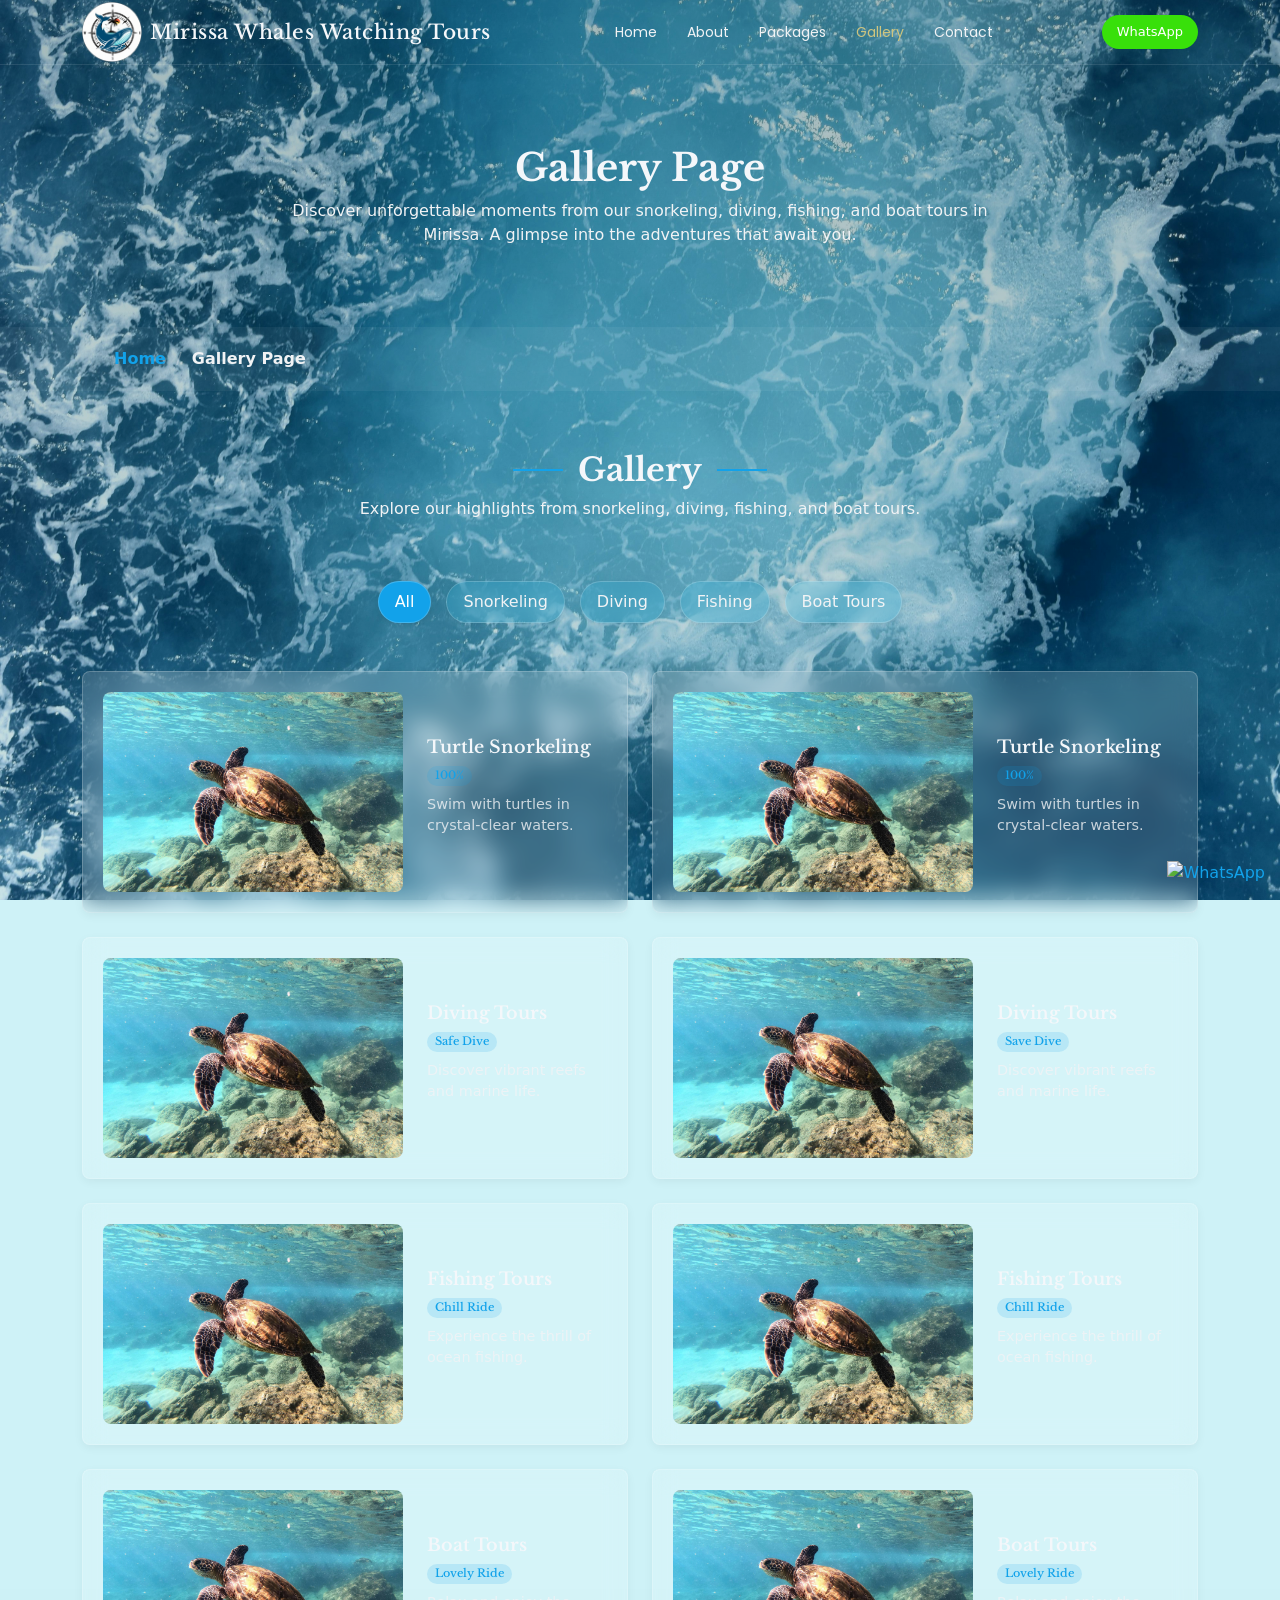
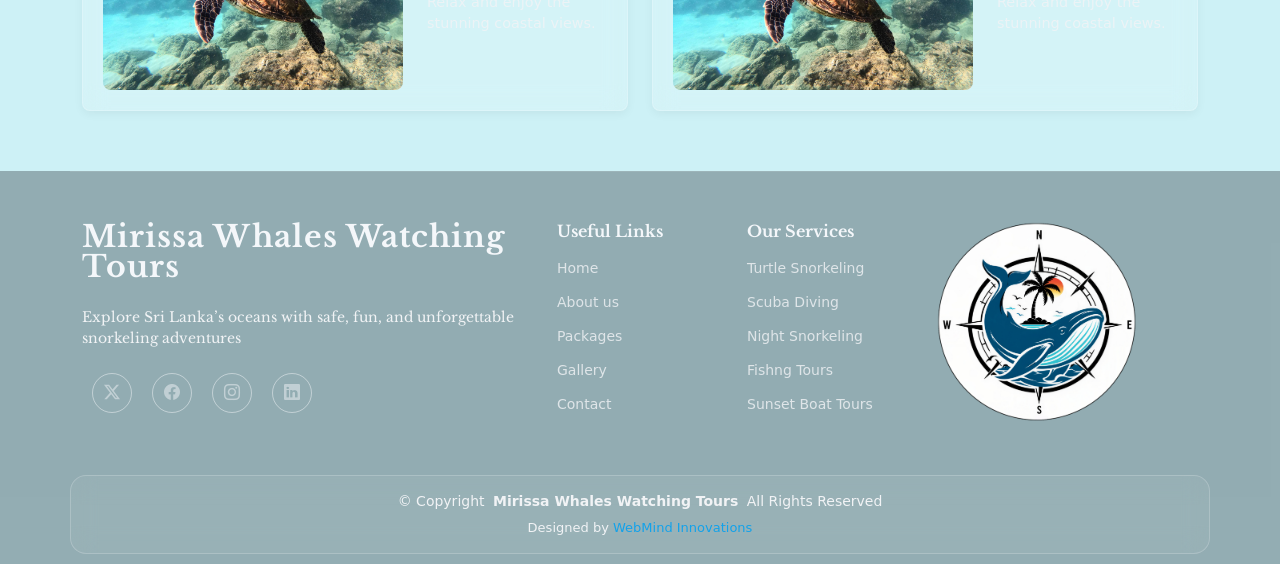
==== gallery.html @ aae5ec70 "update" ====
<!DOCTYPE html>
<html lang="en">

<head>
  <!-- Main -->
  <meta charset="utf-8">
  <meta http-equiv="X-UA-Compatible" content="IE=edge">
  <meta name="viewport" content="width=device-width, maximum-scale=1, initial-scale=1, user-scalable=0">

  <title>Gallery Page | Mirissa Whales Watching Tours</title>

  <!-- Fonts -->
  <link href="https://fonts.googleapis.com" rel="preconnect">
  <link href="https://fonts.gstatic.com" rel="preconnect" crossorigin>
  <link href="https://fonts.googleapis.com/css2?family=Roboto:ital,wght@0,100;0,300;0,400;0,500;0,700;0,900;1,100;1,300;1,400;1,500;1,700;1,900&family=Poppins:ital,wght@0,100;0,200;0,300;0,400;0,500;0,600;0,700;0,800;0,900;1,100;1,200;1,300;1,400;1,500;1,600;1,700;1,800;1,900&family=Libre+Baskerville:ital,wght@0,400;0,700;1,400;1,700&display=swap" rel="stylesheet">

  <!-- Structured Data (JSON-LD) - For SEO -->
  <script type="application/ld+json">
    {
        "@context" : "https://schema.org",
        "@type" : "WebSite",
        "name" : "Mirissa Whales Watching Tours",
        "alternateName" : "MSA",
        "url" : "https://www.mirissaturtlesnorkelingfishingclub.com/",
        "potentialAction": {
            "@type": "SearchAction",
            "target": {
            "@type": "EntryPoint",
            "urlTemplate": "https://www.mirissaturtlesnorkelingfishingclub.com/search?q={search_term_string}"
            },
            "query-input": "required name=search_term_string"
        }
    }
  </script>

  <script type="application/ld+json">
    {
        "@context": "https://schema.org",
        "@type": "LocalBusiness",
        "name": "Mirissa Whales Watching Tours",
        "image": "https://www.mirissaturtlesnorkelingfishingclub.com/assets/img/snorkeling/logo_Mirissa_Turtle_Snorkeling_&_Fishing_Club.png",
        "address": {
            "@type": "PostalAddress",
            "streetAddress": "Mirissa Whales Watching Tours, Bathalawalkoratuwa, Mirissa",
            "addressLocality": "Mirissa",
            "addressRegion": "Southern Province",
            "postalCode": "81740",
            "addressCountry": "Sri Lanka"
        },
        "url": "https://www.mirissaturtlesnorkelingfishingclub.com/",
        "telephone": "+94719012615"
    }
  </script>    

  <script type="application/ld+json">
    {
        "@context": "https://schema.org",
        "@type": "WebPage",
        "name": "Gallery",
        "url": "https://www.mirissaturtlesnorkelingfishingclub.com/gallery.html"
    }
  </script>

    <!-- Sub Main -->
  <meta name="robots" content="index, follow, max-snippet:-1, max-image-preview:large, max-video-preview:-1">
  <meta name="googlebot" content="index, follow">
  <meta name="bingbot" content="index, follow">
  <meta name="slurp" content="index, follow">
  <meta name="referrer" content="no-referrer">
  <meta name="description"
      content="Join with 'Mirissa Whales Watching Tours' to unforgettable ocean adventures with snorkeling, diving, fishing, dolphin & whale watching tours in Mirissa. Expert guides.">
  <meta name="keywords"
      content="Mirissa Whales Watching Tours, Mirissa snorkeling, whale watching Mirissa, scuba Mirissa Whales Watching Tours, night Mirissa Whales Watching Tours, deep sea fishing Mirissa, mullet fishing mirissa, turtle snorkeling, whales snorkeling, 
      Sri Lanka snorkeling, deep sea tours, fishing tours, Mirissa, Things to do in Mirissa, Mirissa underwater adventures, Sri Lanka snorkeling, Fishing & Dolphin Watching, PADI Courses, Kayak Tours, Sunset Tours">
  <meta name="author" content="Mirissa Whales Watching Tours">
  <meta name="copyright" content="© 2024 Mirissa Whales Watching Tours">
  <link rel="canonical" href="https://www.mirissaturtlesnorkelingfishingclub.com/">

    <!-- sitemap.xml -->
  <link rel="sitemap" type="application/xml" title="Sitemap" href="https://www.mirissaturtlesnorkelingfishingclub.com/sitemap.xml">

  <!-- Preload -->
  <link rel="preload" href="https://unpkg.com/swiper/swiper-bundle.min.css" as="style">

  <!-- Mobile Optimization Tags -->
  <meta name="theme-color" content="#000000">
  <meta name="apple-mobile-web-app-capable" content="yes">
  <meta name="apple-mobile-web-app-status-bar-style" content="black">
  <meta name="apple-mobile-web-app-title" content="Mirissa Whales Watching Tours">
  <meta name="application-name" content="Mirissa Whales Watching Tours">

  <!-- Dublin Core Meta Tags -->
  <meta name="DC.title" content="Mirissa Whales Watching Tours">
  <meta name="DC.creator" content="Mirissa Whales Watching Tours">
  <meta name="DC.subject" content="Snorkeling With Turtle,Scuba Diving, Fishing & Dolphin Watching, PADI Courses, Kayak Tours, Sunset Tours, Ocean Adventures, Snorkeling With Whales, whale watching Mirissa">
  <meta name="DC.description"
      content="Explore the beauty of the ocean with Mirissa Whales Watching Tours. We offer unforgettable Snorkeling, Diving, and Fishing experiences in Mirissa.">
  <meta name="DC.publisher" content="Mirissa Whales Watching Tours">
  <meta name="DC.contributor" content="Web Mind Innovation">
  <meta name="DC.date" content="2024-09-27">
  <meta name="DC.type" content="Text">
  <meta name="DC.format" content="text/html">
  <meta name="DC.identifier" content="https://www.mirissaturtlesnorkelingfishingclub.com/">
  <meta name="DC.language" content="en">
  <meta name="DC.coverage" content="World">
  <meta name="DC.rights" content="© 2024 Mirissa Whales Watching Tours. All rights reserved.">

  <!-- Open Graph / Facebook -->
  <meta property="og:locale" content="en_US">
  <meta property="og:locale:alternate" content="en_GB">
  <meta property="og:type" content="website">
  <meta property="og:title" content="Mirissa Whales Watching Tours">
  <meta property="og:description"
      content="Join with 'Mirissa Whales Watching Tours' to unforgettable ocean adventures with snorkeling, diving, fishing, dolphin & whale watching tours in Mirissa. Expert guides, stunning views, and marine life await!.">
  <meta property="og:image" content="https://www.mirissaturtlesnorkelingfishingclub.com/assets/img/snorkeling/logo_Mirissa_Turtle_Snorkeling_&_Fishing_Club.png">
  <meta property="og:url" content="https://www.mirissaturtlesnorkelingfishingclub.com/index.html">
  <meta property="og:site_name" content="Mirissa Whales Watching Tours">

  <!-- Twitter -->
  <meta name="twitter:card" content="summary_large_image">
  <meta name="twitter:title" content="Mirissa Whales Watching Tours">
  <meta name="twitter:description"
      content="Join with 'Mirissa Whales Watching Tours' to unforgettable ocean adventures with snorkeling, diving, fishing, dolphin & whale watching tours in Mirissa. Expert guides, stunning views, and marine life await!.">
  <meta name="twitter:image" content="https://www.mirissaturtlesnorkelingfishingclub.com/assets/img/snorkeling/logo_Mirissa_Turtle_Snorkeling_&_Fishing_Club.png">
  <meta name="twitter:site" content="@mirissaturtlesnorkelingfishingclub">
  <meta name="twitter:creator" content="@mirissaturtlesnorkelingfishingclub">

  <!-- Favicons -->
  <link href="assets/img/snorkeling/logo_Mirissa_Turtle_Snorkeling_&_Fishing_Club.png" rel="icon">
  <link href="assets/img/snorkeling/logo_Mirissa_Turtle_Snorkeling_&_Fishing_Club.png" rel="apple-touch-icon">
  
  <!-- Vendor CSS Files -->
  <link href="assets/vendor/bootstrap/css/bootstrap.min.css" rel="stylesheet">
  <link href="assets/vendor/bootstrap-icons/bootstrap-icons.css" rel="stylesheet">
  <link href="assets/vendor/aos/aos.css" rel="stylesheet">
  <link href="assets/vendor/swiper/swiper-bundle.min.css" rel="stylesheet">

  <!-- Main CSS File -->
  <link href="assets/css/main.css" rel="stylesheet">

  <!-- AOS CSS -->
  <link rel="stylesheet" href="https://cdnjs.cloudflare.com/ajax/libs/aos/2.3.4/aos.css" />

</head>

<body class="starter-page-page">

  <header id="header" class="header d-flex align-items-center sticky-top">
    <div class="container position-relative d-flex align-items-center justify-content-between">

      <a href="index.html" class="logo d-flex align-items-center me-auto me-xl-0">
        <img src="assets/img/snorkeling/logo_Mirissa_Turtle_Snorkeling_&_Fishing_Club.png" alt="Mirissa Whales Watching Tours">
        <h1 class="sitename">Mirissa Whales Watching Tours</h1>
      </a>

      <nav id="navmenu" class="navmenu">
        <ul>
          <li><a href="index.html#hero">Home</a></li>
          <li><a href="index.html#about">About</a></li>
          <li><a href="index.html#packages">Packages</a></li>
          <li><a href="#" class="active">Gallery</a></li>
          <li><a href="index.html#contact">Contact</a></li>
        </ul>
        <i class="mobile-nav-toggle d-xl-none bi bi-list"></i>
      </nav>

      <a class="btn-getstarted d-none d-sm-block" href="https://wa.me/94715264427">WhatsApp</a>

    </div>
  </header>

  <main class="main">

    <!-- Page Title -->
    <div class="page-title" data-aos="fade">
      <div class="heading">
        <div class="container">
          <div class="row d-flex justify-content-center text-center">
            <div class="col-lg-8">
              <h1>Gallery Page</h1>
              <p class="mb-0">Discover unforgettable moments from our snorkeling, diving, fishing, and boat tours in Mirissa. A glimpse into the adventures that await you.</p>
            </div>
          </div>
        </div>
      </div>
      <nav class="breadcrumbs">
        <div class="container">
          <ol>
            <li><a href="index.html">Home</a></li>
            <li class="current">Gallery Page</li>
          </ol>
        </div>
      </nav>
    </div><!-- End Page Title -->

    <!-- Mini Gallery Section -->
    <section id="mini-gallery" class="menu section">

      <!-- Section Title -->
      <div class="container section-title" data-aos="fade-up">
        <h2>Gallery</h2>
        <p>Explore our highlights from snorkeling, diving, fishing, and boat tours.</p>
      </div>

      <div class="container" data-aos="fade-up">

        <div class="isotope-layout" data-default-filter="*" data-layout="masonry" data-sort="original-order">

          <div class="menu-filters isotope-filters mb-5">
            <ul>
              <li data-filter="*" class="filter-active">All</li>
              <li data-filter=".filter-snorkeling">Snorkeling</li>
              <li data-filter=".filter-diving">Diving</li>
              <li data-filter=".filter-fishing">Fishing</li>
              <li data-filter=".filter-boattours">Boat Tours</li>
            </ul>
          </div>

          <div class="menu-container isotope-container row gy-4">

            <!-- Regular Menu Items -->
            <div class="col-lg-6 isotope-item filter-snorkeling">
              <div class="menu-item d-flex align-items-center gap-4">
                <img src="assets/img/snorkeling/turtle_snorkeling.jpg" alt="Starter" class="menu-img rounded-3">
                <div class="menu-content">
                  <h5>Turtle Snorkeling<span class="menu-tag">100%</span></h5>
                  <p>Swim with turtles in crystal-clear waters.</p>
                  <!-- <div class="price">$8.95</div> -->
                </div>
              </div>
            </div>

            <div class="col-lg-6 isotope-item filter-snorkeling">
              <div class="d-flex menu-item align-items-center gap-4">
                <img src="assets/img/snorkeling/turtle_snorkeling.jpg" alt="Starter" class="menu-img img-fluid rounded-3">
                <div class="menu-content">
                  <h5>Turtle Snorkeling<span class="menu-tag">100%</span></h5>
                  <p>Swim with turtles in crystal-clear waters.</p>
                  <!-- <div class="price">$10.95</div> -->
                </div>
              </div>
            </div>

            <div class="col-lg-6 isotope-item filter-diving">
              <div class="d-flex menu-item align-items-center gap-4">
                <img src="assets/img/snorkeling/turtle_snorkeling.jpg" alt="Main Course" class="menu-img img-fluid rounded-3">
                <div class="menu-content">
                  <h5>Diving Tours<span class="menu-tag">Safe Dive</span></h5>
                  <p>Discover vibrant reefs and marine life.</p>
                  <!-- <div class="price">$18.95</div> -->
                </div>
              </div>
            </div>

            <div class="col-lg-6 isotope-item filter-diving">
              <div class="d-flex menu-item align-items-center gap-4">
                <img src="assets/img/snorkeling/turtle_snorkeling.jpg" alt="Main Course" class="menu-img img-fluid rounded-3">
                <div class="menu-content">
                  <h5>Diving Tours<span class="menu-tag">Save Dive</span></h5>
                  <p>Discover vibrant reefs and marine life.</p>
                  <!-- <div class="price">$26.95</div> -->
                </div>
              </div>
            </div>

            <div class="col-lg-6 isotope-item filter-fishing">
              <div class="d-flex menu-item align-items-center gap-4">
                <img src="assets/img/snorkeling/turtle_snorkeling.jpg" alt="Dessert" class="menu-img img-fluid rounded-3">
                <div class="menu-content">
                  <h5>Fishing Tours<span class="menu-tag">Chill Ride</span></h5>
                  <p>Experience the thrill of ocean fishing.</p>
                  <!-- <div class="price">$9.95</div> -->
                </div>
              </div>
            </div>

            <div class="col-lg-6 isotope-item filter-fishing">
              <div class="d-flex menu-item align-items-center gap-4">
                <img src="assets/img/snorkeling/turtle_snorkeling.jpg" alt="Dessert" class="menu-img img-fluid rounded-3">
                <div class="menu-content">
                  <h5>Fishing Tours<span class="menu-tag">Chill Ride</span></h5>
                  <p>Experience the thrill of ocean fishing.</p>
                  <!-- <div class="price">$8.95</div> -->
                </div>
              </div>
            </div>

            <div class="col-lg-6 isotope-item filter-boattours">
              <div class="d-flex menu-item align-items-center gap-4">
                <img src="assets/img/snorkeling/turtle_snorkeling.jpg" alt="Drink" class="menu-img img-fluid rounded-3">
                <div class="menu-content">
                  <h5>Boat Tours<span class="menu-tag">Lovely Ride</span></h5>
                  <p>Relax and enjoy the stunning coastal views.</p>
                  <!-- <div class="price">$12.95</div> -->
                </div>
              </div>
            </div>

            <div class="col-lg-6 isotope-item filter-boattours">
              <div class="d-flex menu-item align-items-center gap-4">
                <img src="assets/img/snorkeling/turtle_snorkeling.jpg" alt="Drink" class="menu-img img-fluid rounded-3">
                <div class="menu-content">
                  <h5>Boat Tours<span class="menu-tag">Lovely Ride</span></h5>
                  <p>Relax and enjoy the stunning coastal views.</p>
                  <!-- <div class="price">$7.95</div> -->
                </div>
              </div>
            </div>
          </div>

        </div>

      </div>

    </section>

  </main>

  <footer id="footer" class="footer">

    <div class="container footer-top">
      <div class="row gy-4">
        <div class="col-lg-5 col-md-12 footer-about">
          <a href="index.html" class="logo d-flex align-items-center">
            <span class="sitename">Mirissa Whales Watching Tours</span>
          </a>
          <p>Explore Sri Lanka’s oceans with safe, fun, and unforgettable snorkeling adventures</p>
          <div class="social-links d-flex mt-4">
            <a href=""><i class="bi bi-twitter-x"></i></a>
            <a href="https://www.facebook.com/share/1CGo4arHcx/"><i class="bi bi-facebook"></i></a>
             <a href="https://www.instagram.com/mirissa_turtle_snorkeling_club?igsh=aHdpazRjaWtkMWtv"><i class="bi bi-instagram"></i></a>
            <a href=""><i class="bi bi-linkedin"></i></a>
          </div>
        </div>

        <div class="col-lg-2 col-6 footer-links">
          <h4>Useful Links</h4>
          <ul>
            <li><a href="index.html">Home</a></li>
            <li><a href="index.html#about">About us</a></li>
            <li><a href="index.html#packages">Packages</a></li>
            <li><a href="">Gallery</a></li>
            <li><a href="index.html#contact">Contact</a></li>
          </ul>
        </div>

        <div class="col-lg-2 col-6 footer-links">
          <h4>Our Services</h4>
          <ul>
            <li><a href="index.html#packages">Turtle Snorkeling</a></li>
            <li><a href="index.html#packages">Scuba Diving</a></li>
            <li><a href="index.html#packages">Night Snorkeling</a></li>
            <li><a href="index.html#packages">Fishng Tours</a></li>
            <li><a href="index.html#packages">Sunset Boat Tours</a></li>
          </ul>
        </div>

        <div class="col-lg-3 col-md-12 footer-contact text-center text-md-start">
          <img src="assets/img/snorkeling/logo_Mirissa_Turtle_Snorkeling_&_Fishing_Club.png" alt="Mirissa Whales Watching Tours" style="width: 200px; height: 200px;" class="mb-3">
        </div>

      </div>
    </div>

    <div class="container copyright text-center mt-4">
      <p>© <span>Copyright</span> <strong class="px-1 sitename">Mirissa Whales Watching Tours</strong> <span>All Rights Reserved</span></p>
      <div class="credits">
        Designed by <a href="https://www.facebook.com/profile.php?id=61570207032894&mibextid=ZbWKwL">WebMind Innovations</a>
      </div>
    </div>

  </footer>

  <!-- Scroll Top -->
  <a href="#" id="scroll-top" class="scroll-top d-flex align-items-center justify-content-center"><i class="bi bi-arrow-up-short"></i></a>

  <!-- WhatsApp -->
  <div id="whatsapp-btn" class="whatsapp-button">
    <a href="https://wa.me/94715264427?text=Hello%20I%20would%20like%20to%20inquire%20about%20your%20services">
      <img src="https://upload.wikimedia.org/wikipedia/commons/6/6b/WhatsApp.svg" alt="WhatsApp" width="50px"
        loading="lazy">
    </a>
  </div>

  <!-- Preloader -->
  <div id="preloader"></div>

  <!-- Vendor JS Files -->
  <script src="assets/vendor/bootstrap/js/bootstrap.bundle.min.js"></script>
  <script src="assets/vendor/php-email-form/validate.js"></script>
  <script src="assets/vendor/aos/aos.js"></script>
  <script src="assets/vendor/swiper/swiper-bundle.min.js"></script>
  <script src="assets/vendor/purecounter/purecounter_vanilla.js"></script>
  <script src="assets/vendor/imagesloaded/imagesloaded.pkgd.min.js"></script>
  <script src="assets/vendor/isotope-layout/isotope.pkgd.min.js"></script>

  <!-- Main JS File -->
  <script src="assets/js/main.js"></script>

</body>

</html>
---- assets/css/main.css ----
/* Fonts */
:root {
  --default-font: "Roboto",  system-ui, -apple-system, "Segoe UI", Roboto, "Helvetica Neue", Arial, "Noto Sans", "Liberation Sans", sans-serif, "Apple Color Emoji", "Segoe UI Emoji", "Segoe UI Symbol", "Noto Color Emoji";
  --heading-font: "Libre Baskerville",  sans-serif;
  --nav-font: "Poppins",  sans-serif;
}

/* Global Colors - The following color variables are used throughout the website. Updating them here will change the color scheme of the entire website */
:root { 
  --background-color: rgba(0, 187, 212, 0.1); /* Background color for the entire website, including individual sections */
  --default-color: #f1f3f5; /* Default color used for the majority of the text content across the entire website */
  --heading-color: #f4f7fa; /* Color for headings, subheadings and title throughout the website */
  --accent-color: #12a2ea; /* Accent color that represents your brand on the website. It's used for buttons, links, and other elements that need to stand out */
  --surface-color: #252a2b; /* The surface color is used as a background of boxed elements within sections, such as cards, icon boxes, or other elements that require a visual separation from the global background. */
  --contrast-color: #ffffff; /* Contrast color for text, ensuring readability against backgrounds of accent, heading, or default colors. */
}

/* Nav Menu Colors - The following color variables are used specifically for the navigation menu. They are separate from the global colors to allow for more customization options */
:root {
  --nav-color: #f1f3f5;  /* The default color of the main navmenu links */
  --nav-hover-color: #cec57f; /* Applied to main navmenu links when they are hovered over or active */
  --nav-mobile-background-color: #243438; /* Used as the background color for mobile navigation menu */
  --nav-dropdown-background-color: #243438; /* Used as the background color for dropdown items that appear when hovering over primary navigation items */
  --nav-dropdown-color: #f1f3f5; /* Used for navigation links of the dropdown items in the navigation menu. */
  --nav-dropdown-hover-color: #ceaf7f; /* Similar to --nav-hover-color, this color is applied to dropdown navigation links when they are hovered over. */
}

/* Color Presets - These classes override global colors when applied to any section or element, providing reuse of the sam color scheme. */

.light-background {
  --background-color: #243438;
  --surface-color: #385157;
}

.dark-background {
  --background-color: #060606;
  --default-color: #ffffff;
  --heading-color: #ffffff;
  --surface-color: #252525;
  --contrast-color: #ffffff;
}

/* Smooth scroll */
:root {
  scroll-behavior: smooth;
}

/*--------------------------------------------------------------
# General Styling & Shared Classes
--------------------------------------------------------------*/
body {
  color: var(--default-color);
  background-color: var(--background-color);
  position: relative;
}

body::before {
  background: linear-gradient(color-mix(in srgb, #0000008d, transparent 50%), color-mix(in srgb, #0000002d, transparent 50%)), url("../img/bg/abstract-bg-4.jpg") no-repeat center center/cover;
  content: "";
  position: fixed;
  inset: 0;
  z-index: 0;
  pointer-events: none;
}

a {
  color: var(--accent-color);
  text-decoration: none;
  transition: 0.3s;
}

a:hover {
  color: color-mix(in srgb, var(--accent-color), transparent 25%);
  text-decoration: none;
}

h1,
h2,
h3,
h4,
h5,
h6 {
  color: var(--heading-color);
  font-family: var(--heading-font);
}

/* PHP Email Form Messages
------------------------------*/
.php-email-form .error-message {
  display: none;
  background: #df1529;
  color: #ffffff;
  text-align: left;
  padding: 15px;
  margin-bottom: 24px;
  font-weight: 600;
}

.php-email-form .sent-message {
  display: none;
  color: #ffffff;
  background: #059652;
  text-align: center;
  padding: 15px;
  margin-bottom: 24px;
  font-weight: 600;
}

.php-email-form .loading {
  display: none;
  background: var(--surface-color);
  text-align: center;
  padding: 15px;
  margin-bottom: 24px;
}

.php-email-form .loading:before {
  content: "";
  display: inline-block;
  border-radius: 50%;
  width: 24px;
  height: 24px;
  margin: 0 10px -6px 0;
  border: 3px solid var(--accent-color);
  border-top-color: var(--surface-color);
  animation: php-email-form-loading 1s linear infinite;
}

@keyframes php-email-form-loading {
  0% {
    transform: rotate(0deg);
  }

  100% {
    transform: rotate(360deg);
  }
}

/*--------------------------------------------------------------
# Global Header
--------------------------------------------------------------*/
.header {
  color: var(--default-color);
  background-color: var(--background-color);
  padding: 2px 0;
  transition: all 0.5s;
  z-index: 997;
}

.header .logo {
  line-height: 0;
}

.header .logo img {
  max-height: 60px;
  margin-right: 8px;
}

.header .logo i {
  font-size: 24px;
  margin-right: 5px;
  color: var(--accent-color);
}

.header .logo h1 {
  font-size: 20px;
  margin: 0;
  font-weight: 500;
  letter-spacing: 0.5px;
  color: var(--heading-color);
}

@media (max-width: 768px) {
  .header .logo h1 {
    font-size: 15px;
  }
}

.header .btn-getstarted,
.header .btn-getstarted:focus {
  color: var(--contrast-color);
  background: rgb(56, 224, 10);
  font-size: 13px;
  padding: 7px 15px;
  margin: 0;
  border-radius: 50px;
  transition: 0.3s;
}

.header .btn-getstarted:hover,
.header .btn-getstarted:focus:hover {
  color: var(--contrast-color);
  background: color-mix(in srgb, var(--accent-color), transparent 15%);
}

@media (max-width: 1200px) {
  .header .logo {
    order: 1;
  }

  .header .btn-getstarted {
    order: 2;
    margin: 0 15px 0 0;
    padding: 6px 20px;
  }

  .header .navmenu {
    order: 3;
  }
}

.scrolled .header {
  box-shadow: 0px 0 18px rgba(0, 0, 0, 0.1);
}

/* Global Header on Scroll
------------------------------*/
.scrolled .header {
  --background-color: rgba(0, 0, 0, 0.8);
}

/*--------------------------------------------------------------
# Navigation Menu
--------------------------------------------------------------*/
/* Navmenu - Desktop */
@media (min-width: 1200px) {
  .navmenu {
    padding: 0;
  }

  .navmenu ul {
    margin: 0;
    padding: 0;
    display: flex;
    list-style: none;
    align-items: center;
  }

  .navmenu li {
    position: relative;
  }

  .navmenu a,
  .navmenu a:focus {
    color: var(--nav-color);
    padding: 18px 15px;
    font-size: 14px;
    font-family: var(--nav-font);
    font-weight: 400;
    display: flex;
    align-items: center;
    justify-content: space-between;
    white-space: nowrap;
    transition: 0.3s;
  }

  .navmenu a i,
  .navmenu a:focus i {
    font-size: 12px;
    line-height: 0;
    margin-left: 5px;
    transition: 0.3s;
  }

  .navmenu li:last-child a {
    padding-right: 0;
  }

  .navmenu li:hover>a,
  .navmenu .active,
  .navmenu .active:focus {
    color: var(--nav-hover-color);
  }

  .navmenu .dropdown ul {
    margin: 0;
    padding: 10px 0;
    background: var(--nav-dropdown-background-color);
    display: block;
    position: absolute;
    visibility: hidden;
    left: 14px;
    top: 130%;
    opacity: 0;
    transition: 0.3s;
    border-radius: 4px;
    z-index: 99;
    box-shadow: 0px 0px 30px rgba(0, 0, 0, 0.1);
  }

  .navmenu .dropdown ul li {
    min-width: 200px;
  }

  .navmenu .dropdown ul a {
    padding: 10px 20px;
    font-size: 15px;
    text-transform: none;
    color: var(--nav-dropdown-color);
  }

  .navmenu .dropdown ul a i {
    font-size: 12px;
  }

  .navmenu .dropdown ul a:hover,
  .navmenu .dropdown ul .active:hover,
  .navmenu .dropdown ul li:hover>a {
    color: var(--nav-dropdown-hover-color);
  }

  .navmenu .dropdown:hover>ul {
    opacity: 1;
    top: 100%;
    visibility: visible;
  }

  .navmenu .dropdown .dropdown ul {
    top: 0;
    left: -90%;
    visibility: hidden;
  }

  .navmenu .dropdown .dropdown:hover>ul {
    opacity: 1;
    top: 0;
    left: -100%;
    visibility: visible;
  }
}

/* Navmenu - Mobile */
@media (max-width: 1199px) {
  .mobile-nav-toggle {
    color: var(--nav-color);
    font-size: 28px;
    line-height: 0;
    margin-right: 10px;
    cursor: pointer;
    transition: color 0.3s;
  }

  .navmenu {
    padding: 0;
    z-index: 9997;
  }

  .navmenu ul {
    display: none;
    list-style: none;
    position: absolute;
    inset: 60px 20px 20px 20px;
    padding: 10px 0;
    margin: 0;
    border-radius: 6px;
    background-color: var(--nav-mobile-background-color);
    overflow-y: auto;
    transition: 0.3s;
    z-index: 9998;
    box-shadow: 0px 0px 30px rgba(0, 0, 0, 0.1);
  }

  .navmenu a,
  .navmenu a:focus {
    color: var(--nav-dropdown-color);
    padding: 10px 20px;
    font-family: var(--nav-font);
    font-size: 17px;
    font-weight: 500;
    display: flex;
    align-items: center;
    justify-content: space-between;
    white-space: nowrap;
    transition: 0.3s;
  }

  .navmenu a i,
  .navmenu a:focus i {
    font-size: 12px;
    line-height: 0;
    margin-left: 5px;
    width: 30px;
    height: 30px;
    display: flex;
    align-items: center;
    justify-content: center;
    border-radius: 50%;
    transition: 0.3s;
    background-color: color-mix(in srgb, var(--accent-color), transparent 90%);
  }

  .navmenu a i:hover,
  .navmenu a:focus i:hover {
    background-color: var(--accent-color);
    color: var(--contrast-color);
  }

  .navmenu a:hover,
  .navmenu .active,
  .navmenu .active:focus {
    color: var(--nav-dropdown-hover-color);
  }

  .navmenu .active i,
  .navmenu .active:focus i {
    background-color: var(--accent-color);
    color: var(--contrast-color);
    transform: rotate(180deg);
  }

  .navmenu .dropdown ul {
    position: static;
    display: none;
    z-index: 99;
    padding: 10px 0;
    margin: 10px 20px;
    background-color: var(--nav-dropdown-background-color);
    border: 1px solid color-mix(in srgb, var(--default-color), transparent 90%);
    box-shadow: none;
    transition: all 0.5s ease-in-out;
  }

  .navmenu .dropdown ul ul {
    background-color: rgba(33, 37, 41, 0.1);
  }

  .navmenu .dropdown>.dropdown-active {
    display: block;
    background-color: rgba(33, 37, 41, 0.03);
  }

  .mobile-nav-active {
    overflow: hidden;
  }

  .mobile-nav-active .mobile-nav-toggle {
    color: #fff;
    position: absolute;
    font-size: 32px;
    top: 15px;
    right: 15px;
    margin-right: 0;
    z-index: 9999;
  }

  .mobile-nav-active .navmenu {
    position: fixed;
    overflow: hidden;
    inset: 0;
    background: rgba(33, 37, 41, 0.8);
    transition: 0.3s;
  }

  .mobile-nav-active .navmenu>ul {
    display: block;
  }
}

/*--------------------------------------------------------------
# Global Footer
--------------------------------------------------------------*/
.footer {
  color: var(--default-color);
  background-color: #36576378 ;
  font-size: 14px;
  padding-bottom: 10px;
  position: relative;
}

.footer .footer-top {
  padding-top: 50px;
  border-top: 1px solid color-mix(in srgb, var(--default-color), transparent 90%);
}

.footer .footer-about .logo {
  line-height: 1;
  margin-bottom: 25px;
}

.footer .footer-about .logo img {
  max-height: 40px;
  margin-right: 6px;
}

.footer .footer-about .logo span {
  color: var(--heading-color);
  font-size: 30px;
  font-weight: 700;
  letter-spacing: 1px;
  font-family: var(--heading-font);
}

.footer .footer-about p {
  font-size: 14px;
  font-family: var(--heading-font);
}

.footer .social-links a {
  display: flex;
  align-items: center;
  justify-content: center;
  width: 40px;
  height: 40px;
  border-radius: 50%;
  border: 1px solid color-mix(in srgb, var(--default-color), transparent 50%);
  font-size: 16px;
  color: color-mix(in srgb, var(--default-color), transparent 50%);
  margin-right: 10px;
  transition: 0.3s;
}

.footer .social-links a:hover {
  color: var(--accent-color);
  border-color: var(--accent-color);
}

.footer h4 {
  font-size: 16px;
  font-weight: bold;
  position: relative;
  padding-bottom: 12px;
}

.footer .footer-links {
  margin-bottom: 30px;
}

.footer .footer-links ul {
  list-style: none;
  padding: 0;
  margin: 0;
}

.footer .footer-links ul i {
  padding-right: 2px;
  font-size: 12px;
  line-height: 0;
}

.footer .footer-links ul li {
  padding: 10px 0;
  display: flex;
  align-items: center;
}

.footer .footer-links ul li:first-child {
  padding-top: 0;
}

.footer .footer-links ul a {
  color: color-mix(in srgb, var(--default-color), transparent 20%);
  display: inline-block;
  line-height: 1;
}

.footer .footer-links ul a:hover {
  color: var(--accent-color);
}

.footer .footer-contact p {
  margin-bottom: 5px;
}

.footer .copyright {
  padding-top: 15px;
  padding-bottom: 15px;
  backdrop-filter: blur(12px);
  border: 1px solid rgba(255, 255, 255, 0.2);
  border-radius: 16px;
  background-color: color-mix(in srgb, var(--default-color), transparent 95%);
}

.footer .copyright p {
  margin-bottom: 0;
}

.footer .credits {
  margin-top: 6px;
  font-size: 13px;
}

/*--------------------------------------------------------------
# Preloader
--------------------------------------------------------------*/
#preloader {
  position: fixed;
  inset: 0;
  z-index: 999999;
  overflow: hidden;
  background: var(--background-color);
  transition: all 0.6s ease-out;
}

#preloader:before {
  content: "";
  position: fixed;
  top: calc(50% - 30px);
  left: calc(50% - 30px);
  border: 6px solid #ffffff;
  border-color: var(--accent-color) transparent var(--accent-color) transparent;
  border-radius: 50%;
  width: 60px;
  height: 60px;
  animation: animate-preloader 1.5s linear infinite;
}

@keyframes animate-preloader {
  0% {
    transform: rotate(0deg);
  }

  100% {
    transform: rotate(360deg);
  }
}

/*--------------------------------------------------------------
# Scroll Top Button
--------------------------------------------------------------*/
.scroll-top {
  position: fixed;
  visibility: hidden;
  opacity: 0;
  left: 15px;
  bottom: -15px;
  z-index: 99999;
  background-color: var(--accent-color);
  width: 44px;
  height: 44px;
  border-radius: 50px;
  transition: all 0.4s;
}

.scroll-top i {
  font-size: 24px;
  color: var(--contrast-color);
  line-height: 0;
}

.scroll-top:hover {
  background-color: color-mix(in srgb, var(--accent-color), transparent 20%);
  color: var(--contrast-color);
}

.scroll-top.active {
  visibility: visible;
  opacity: 1;
  bottom: 15px;
}

/*--------------------------------------------------------------
# Disable aos animation delay on mobile devices
--------------------------------------------------------------*/
@media screen and (max-width: 768px) {
  [data-aos-delay] {
    transition-delay: 0 !important;
  }
}

/*--------------------------------------------------------------
# Global Page Titles & Breadcrumbs
--------------------------------------------------------------*/
.page-title {
  color: var(--default-color);
  background-color: var(--background-color);
  position: relative;
}

.page-title .heading {
  padding: 80px 0;
  border-top: 1px solid color-mix(in srgb, var(--default-color), transparent 90%);
}

.page-title .heading h1 {
  font-size: 38px;
  font-weight: 700;
}

.page-title nav {
  background-color: color-mix(in srgb, var(--default-color), transparent 95%);
  padding: 20px 0;
}

.page-title nav ol {
  display: flex;
  flex-wrap: wrap;
  list-style: none;
  margin: 0;
  font-size: 16px;
  font-weight: 600;
}

.page-title nav ol li+li {
  padding-left: 10px;
}

.page-title nav ol li+li::before {
  content: "/";
  display: inline-block;
  padding-right: 10px;
  color: color-mix(in srgb, var(--default-color), transparent 70%);
}

/*--------------------------------------------------------------
# Global Sections
--------------------------------------------------------------*/
section,
.section {
  color: var(--default-color);
  background-color: var(--background-color);
  padding: 60px 0;
  scroll-margin-top: 90px;
  overflow: clip;
  position: relative;
}

@media (max-width: 1199px) {

  section,
  .section {
    scroll-margin-top: 66px;
  }
}

/*--------------------------------------------------------------
# Global Section Titles
--------------------------------------------------------------*/
.section-title {
  text-align: center;
  padding-bottom: 60px;
  position: relative;
}

.section-title h2 {
  font-size: 32px;
  font-weight: 700;
  position: relative;
}

.section-title h2:before,
.section-title h2:after {
  content: "";
  width: 50px;
  height: 2px;
  background: var(--accent-color);
  display: inline-block;
}

.section-title h2:before {
  margin: 0 15px 10px 0;
}

.section-title h2:after {
  margin: 0 0 10px 15px;
}

.section-title p {
  margin-bottom: 0;
}

/*--------------------------------------------------------------
# Hero Section
--------------------------------------------------------------*/
.hero {
  padding: 0;
}

.hero .hero-container {
  position: relative;
  padding: 0;
  z-index: 3;
}

.hero .hero-container .content-col {
  padding: 3rem 5rem;
  display: flex;
  align-items: center;
  justify-content: center;
  position: relative;
  z-index: 2;
}

@media (max-width: 992px) {
  .hero .hero-container .content-col {
    padding: 3rem 2rem;
  }
}

@media (max-width: 768px) {
  .hero .hero-container .content-col {
    padding: 2.5rem 1.5rem;
  }
}

.hero .hero-container .content-col .content-wrapper {
  max-width: 570px;
}

.hero .hero-container .content-col .status-badge {
  display: inline-block;
  background-color: color-mix(in srgb, var(--accent-color), transparent 75%);
  color: var(--accent-color);
  padding: 0.5rem 1.5rem;
  border-radius: 50px;
  font-weight: 700;
  text-transform: uppercase;
  letter-spacing: 1px;
  font-size: 0.85rem;
  margin-bottom: 1.5rem;
}

.hero .hero-container .content-col h2 {
  font-size: 3.5rem;
  margin-bottom: 1.5rem;
  font-weight: 800;
  line-height: 1.2;
}

@media (max-width: 1200px) {
  .hero .hero-container .content-col h2 {
    font-size: 3rem;
  }
}

@media (max-width: 992px) {
  .hero .hero-container .content-col h2 {
    font-size: 2.5rem;
  }
}

@media (max-width: 768px) {
  .hero .hero-container .content-col h2 {
    font-size: 2.2rem;
  }
}

.hero .hero-container .content-col p {
  font-size: 1.1rem;
  line-height: 1.7;
  margin-bottom: 2rem;
}

@media (max-width: 768px) {
  .hero .hero-container .content-col p {
    font-size: 1rem;
  }
}

.hero .hero-container .content-col .opening-hours {
  display: flex;
  align-items: center;
  margin-bottom: 2rem;
  color: var(--heading-color);
  font-weight: 500;
}

.hero .hero-container .content-col .opening-hours i {
  font-size: 1.2rem;
  margin-right: 0.75rem;
  color: var(--accent-color);
}

.hero .hero-container .content-col .opening-hours span {
  font-size: 0.95rem;
}

.hero .hero-container .content-col .btn-group {
  display: flex;
  gap: 1rem;
  margin-bottom: 2rem;
}

@media (max-width: 992px) {
  .hero .hero-container .content-col .btn-group {
    flex-direction: column;
    width: 100%;
  }

  .hero .hero-container .content-col .btn-group .btn {
    width: 100%;
    text-align: center;
  }
}

.hero .hero-container .content-col .btn-group .btn {
  padding: 1rem 2rem;
  margin: 0;
  line-height: 1;
  font-weight: 600;
  text-transform: uppercase;
  letter-spacing: 0.5px;
  border-radius: 4px;
  transition: all 0.3s ease;
  display: flex;
  align-items: center;
  justify-content: center;
}

.hero .hero-container .content-col .btn-group .btn.btn-book {
  background-color: var(--accent-color);
  color: var(--contrast-color);
  border: transparent;
}

.hero .hero-container .content-col .btn-group .btn.btn-book:hover {
  background-color: color-mix(in srgb, var(--accent-color), black 20%);
  transform: translateY(-3px);
  box-shadow: 0 10px 20px rgba(0, 0, 0, 0.1);
}

.hero .hero-container .content-col .btn-group .btn.btn-menu {
  background-color: transparent;
  color: var(--heading-color);
  border: 2px solid var(--heading-color);
}

.hero .hero-container .content-col .btn-group .btn.btn-menu:hover {
  background-color: transparent;
  color: var(--accent-color);
  transform: translateY(-3px);
  border-color: var(--accent-color);
  box-shadow: 0 10px 20px rgba(0, 0, 0, 0.1);
}

.hero .hero-container .content-col .social-links {
  display: flex;
  gap: 1rem;
}

.hero .hero-container .content-col .social-links a {
  display: flex;
  align-items: center;
  justify-content: center;
  width: 40px;
  height: 40px;
  border-radius: 50%;
  background-color: color-mix(in srgb, var(--heading-color), transparent 90%);
  color: var(--heading-color);
  transition: all 0.3s ease;
}

.hero .hero-container .content-col .social-links a:hover {
  background-color: var(--accent-color);
  color: var(--contrast-color);
  transform: translateY(-3px);
}

.hero .hero-container .content-col .social-links a i {
  font-size: 1.2rem;
}

.hero .hero-container .hero-swiper {
  position: relative;
}

.hero .hero-container .hero-swiper .swiper-slide {
  position: relative;
}

.hero .hero-container .hero-swiper .swiper-slide .img-container {
  position: relative;
  overflow: hidden;
  height: calc(100vh - 90px);
}

.hero .hero-container .hero-swiper .swiper-slide .img-container img {
  position: absolute;
  width: 100%;
  height: 100%;
  object-fit: cover;
  inset: 0;
}

.hero .hero-container .hero-swiper .swiper-button-next,
.hero .hero-container .hero-swiper .swiper-button-prev {
  width: 50px;
  height: 50px;
  background-color: color-mix(in srgb, #000, transparent 70%);
  border-radius: 50%;
  color: var(--contrast-color);
  transition: all 0.3s ease;
}

.hero .hero-container .hero-swiper .swiper-button-next:after,
.hero .hero-container .hero-swiper .swiper-button-prev:after {
  font-size: 1.2rem;
  font-weight: bold;
}

.hero .hero-container .hero-swiper .swiper-button-next:hover,
.hero .hero-container .hero-swiper .swiper-button-prev:hover {
  background-color: var(--accent-color);
  color: var(--contrast-color);
}

.hero .hero-container .hero-swiper .swiper-button-next {
  right: 20px;
}

.hero .hero-container .hero-swiper .swiper-button-prev {
  left: 20px;
}

@media (max-width: 992px) {
  .hero .hero-container .content-col {
    order: 2;
  }

  .hero .hero-container .swiper-col {
    order: 1;
  }

  .hero .hero-container .hero-swiper .swiper-slide .img-container {
    height: calc(70vh - 80px);
  }

  .hero .hero-container .hero-swiper .swiper-button-next,
  .hero .hero-container .hero-swiper .swiper-button-prev {
    width: 40px;
    height: 40px;
  }

  .hero .hero-container .hero-swiper .swiper-button-next:after,
  .hero .hero-container .hero-swiper .swiper-button-prev:after {
    font-size: 1rem;
  }
}

/*--------------------------------------------------------------
# About Section
--------------------------------------------------------------*/
.about {
  padding-top: 120px;
  padding-bottom: 60px;

}


/* About box */
.about-box {
  position: relative;
  border-radius: 20px;
  padding: 70px 60px;
  color: #fff;
  overflow: hidden;
}

.about-box::before {
  content: "";
  position: absolute;
  inset: 0;

  background: linear-gradient(
      rgba(13, 33, 78, 0.414),
      rgba(10, 25, 60, 0.85)
    ),
    url("../img/bg/Mirissa-Whales-Watching-Tours-whale-1.jpeg");

  background-size: cover;
  background-position: center;
  background-attachment: fixed;

  z-index: 0;
}

/* keep content above */
.about-box > * {
  position: relative;
  z-index: 1;
}

/* Mobile devices */
@media (max-width: 768px) {
  .about-box::before {
    background: linear-gradient(
        rgba(13, 33, 78, 0.414),
        rgba(10, 25, 60, 0.85)
      ),
      url("../img/bg/Mirissa-Whales-Watching-Tours-whale-M1.jpeg.png"); /* 👉 your mobile image */

    background-size: cover;
    background-position: center;

    /* IMPORTANT: disable fixed on mobile */
    background-attachment: fixed;
  }
}

/* About box - 1 */
.about-box-1 {
  position: relative;
  border-radius: 20px;
  padding: 70px 60px;
  color: #fff;
  overflow: hidden;
}

.about-box-1::before {
  content: "";
  position: absolute;
  inset: 0;

  background: linear-gradient(
      rgba(13, 33, 78, 0.414),
      rgba(10, 25, 60, 0.85)
    ),
    url("../img/bg/Mirissa-Whales-Watching-Tours-whales-2.jpg");

  background-size: cover;
  background-position: center;
  background-attachment: fixed;

  z-index: 0;
}


.about-box-1 > * {
  position: relative;
  z-index: 1;
}

/* Mobile devices */
@media (max-width: 768px) {
  .about-box-1::before {
    background: linear-gradient(
        rgba(13, 33, 78, 0.414),
        rgba(10, 25, 60, 0.85)
      ),
      url("../img/bg/Mirissa-Whales-Watching-Tours-whale-M11.jpeg.png"); /* 👉 your mobile image */

    background-size: cover;
    background-position: center;

    /* IMPORTANT: disable fixed on mobile */
    background-attachment: fixed;
  }
}


/* About box - 2 */
.about-box-2 {
  position: relative;
  border-radius: 20px;
  padding: 70px 60px;
  color: #fff;
  overflow: hidden;
}

.about-box-2::before {
  content: "";
  position: absolute;
  inset: 0;

  background: linear-gradient(
      rgba(13, 33, 78, 0.414),
      rgba(10, 25, 60, 0.85)
    ),
    url("../img/bg/Mirissa-Whales-Watching-Tours-whales-3.jpg");

  background-size: cover;
  background-position: center;
  background-attachment: fixed;

  z-index: 0;
}


.about-box-2 > * {
  position: relative;
  z-index: 1;
}

/* Mobile devices */
@media (max-width: 768px) {
  .about-box-2::before {
    background: linear-gradient(
        rgba(13, 33, 78, 0.414),
        rgba(10, 25, 60, 0.85)
      ),
      url("../img/bg/Mirissa-Whales-Watching-Tours-whale-M3.jpeg.png"); /* 👉 your mobile image */

    background-size: cover;
    background-position: center;

    /* IMPORTANT: disable fixed on mobile */
    background-attachment: fixed;
  }
}

/* About box - 3 */
.about-box-3 {
  position: relative;
  border-radius: 20px;
  padding: 70px 60px;
  color: #fff;
  overflow: hidden;
}

/* Background Videos */
.about-box-3 .bg-video {
  position: absolute;
  inset: 0;
  width: 100%;
  height: 100%;
  object-fit: cover;
  z-index: 0;
}

/* Overlay */
.about-box-3::before {
  content: "";
  position: absolute;
  inset: 0;
  background: linear-gradient(
    rgba(13, 33, 78, 0.4),
    rgba(10, 25, 60, 0.85)
  );
  z-index: 1;
}

/* Content above video */
.about-box-3 > * {
  position: relative;
  z-index: 2;
}

/* Desktop Video */
.desktop-video {
  display: block;
}

/* Mobile Video */
.mobile-video {
  display: none;
}

/* Mobile */
@media (max-width: 768px) {

  .about-box-3 {
    padding: 50px 25px;
  }

  .desktop-video {
    display: none;
  }

  .mobile-video {
    display: block;
  }
}



.about-video {
  width: 100%;
  height: 100%;
  object-fit: cover;
    border-radius: 20px;
  overflow: hidden;
}

.about-video:hover {
  transform: scale(1.03);
  transition: 0.4s ease;
}


.about .about-content h3 {
  font-size: 32px;
  margin-bottom: 20px;
  position: relative;
}

.about .about-content h3:after {
  content: "";
  position: absolute;
  left: 0;
  bottom: -10px;
  height: 3px;
  width: 60px;
  background-color: var(--accent-color);
}

.about .about-content p {
  margin-bottom: 20px;
  line-height: 1.8;
}

.about .about-content p.fst-italic {
  font-size: 18px;
  color: color-mix(in srgb, var(--heading-color), transparent 15%);
}

.about .about-content .chef-signature {
  padding: 20px;
  background-color: color-mix(in srgb, var(--background-color), var(--accent-color) 5%);
  border-radius: 8px;
}

.about .about-content .chef-signature .chef-avatar {
  width: 70px;
  height: 70px;
  object-fit: cover;
  border: 3px solid var(--accent-color);
}

.about .about-content .chef-signature .chef-message {
  font-style: italic;
  font-size: 15px;
  color: var(--heading-color);
}

.about .about-content .chef-signature .signature-img {
  max-height: 50px;
  margin-bottom: 5px;
}

.about .about-content .chef-signature .chef-name {
  margin: 0;
  font-weight: 600;
  font-size: 14px;
  color: color-mix(in srgb, var(--heading-color), transparent 15%);
}

.about .about-image-wrapper {
  position: relative;
}

.about .about-image-wrapper .main-image {
  border-radius: 10px;
  position: relative;
  z-index: 1;
  border: 5px solid color-mix(in srgb, var(--default-color), transparent 80%);
}

.about .about-image-wrapper .accent-image {
  position: absolute;
  width: 60%;
  bottom: -15%;
  right: -15%;
  z-index: 2;
  border-radius: 10px;
  border: 5px solid color-mix(in srgb, var(--default-color), transparent 80%);
}

@media (max-width: 992px) {
  .about .about-image-wrapper .accent-image {
    display: none;
  }
}

.about .about-image-wrapper .establishment-year {
  position: absolute;
  top: -20px;
  left: -20px;
  background-color: var(--accent-color);
  color: var(--contrast-color);
  padding: 10px;
  font-size: 18px;
  font-weight: 700;
  border-radius: 50%;
  line-height: 1.1;
  width: 90px;
  height: 90px;
  display: flex;
  align-items: center;
  justify-content: center;
  z-index: 3;
  font-family: var(--heading-font);
}

@media (max-width: 768px) {
  .about .about-image-wrapper .establishment-year {
    width: 70px;
    height: 70px;
    font-size: 16px;
    top: -10px;
    left: -10px;
  }
}

.about .features-section {
  border-top: 1px solid color-mix(in srgb, var(--heading-color), transparent 80%);
}

.about .features-section .feature-box {
  text-align: center;
  padding: 20px 15px;
  height: 100%;
  transition: all 0.3s ease;
}

.about .features-section .feature-box:hover {
  transform: translateY(-10px);
}

.about .features-section .feature-box:hover .feature-icon {
  background-color: var(--accent-color);
  color: var(--contrast-color);
}

.about .features-section .feature-box .feature-icon {
  width: 70px;
  height: 70px;
  line-height: 70px;
  background-color: color-mix(in srgb, var(--background-color), var(--accent-color) 15%);
  color: var(--accent-color);
  font-size: 28px;
  border-radius: 50%;
  margin: 0 auto 20px;
  transition: all 0.3s ease;
  display: flex;
  align-items: center;
  justify-content: center;
}

.about .features-section .feature-box h4 {
  font-size: 20px;
  margin-bottom: 12px;
}

.about .features-section .feature-box p {
  font-size: 14px;
  color: color-mix(in srgb, var(--default-color), transparent 15%);
  margin-bottom: 0;
}

/* .about .stats-container {
  display: flex;
  justify-content: space-around;
  flex-wrap: wrap;
  margin-top: 30px;
  background-color: color-mix(in srgb, var(--background-color), var(--heading-color) 3%);
  backdrop-filter: blur(12px);
  border: 1px solid rgba(173, 206, 255, 0.2);
  padding: 30px 20px;
  border-radius: 10px;
}

.about .stats-container .stat-item {
  text-align: center;
  padding: 15px;
}

@media (max-width: 768px) {
  .about .stats-container .stat-item {
    width: 50%;
    margin-bottom: 15px;
  }
}

.about .stats-container .stat-item .stat-number {
  font-size: 42px;
  font-weight: 700;
  color: var(--accent-color);
  display: block;
  font-family: var(--heading-font);
  line-height: 1;
}

.about .stats-container .stat-item .stat-label {
  margin-top: 5px;
  margin-bottom: 0;
  font-weight: 500;
  font-size: 15px;
  color: var(--heading-color);
} */


.about .stats-container {
  display: flex;
  justify-content: space-around;
  flex-wrap: wrap;
  margin-top: 30px;
  padding: 30px 20px;
  border-radius: 16px;
  position: relative;
  overflow: hidden;

  /* Animated Gradient */
  background: linear-gradient(
    -45deg,
    #062b5b,
    #0b3f77,
    #114b8a,
    #0a2e57
  );
  background-size: 400% 400%;
  animation: gradientBG 8s ease infinite;

  backdrop-filter: blur(12px);
  border: 1px solid rgba(173, 206, 255, 0.2);
}

/* Light Glow Animation */
.about .stats-container::before {
  content: "";
  position: absolute;
  top: -50%;
  left: -50%;
  width: 200%;
  height: 200%;
  background: radial-gradient(
    circle,
    rgba(255,255,255,0.12) 0%,
    transparent 60%
  );
  animation: moveGlow 10s linear infinite;
}

/* Keep content above animation */
.about .stats-container .stat-item {
  position: relative;
  z-index: 2;
  text-align: center;
  padding: 15px;
}

/* Mobile */
@media (max-width: 768px) {
  .about .stats-container .stat-item {
    width: 50%;
    margin-bottom: 15px;
  }
}

/* ===============================
   STATS SECTION
================================= */

.about .stats-container {
  position: relative;
  overflow: hidden;

  display: flex;
  justify-content: space-around;
  align-items: center;
  flex-wrap: wrap;

  margin-top: 30px;
  padding: 35px 20px;

  border-radius: 18px;

  /* Animated Gradient Background */
  background: linear-gradient(
    -45deg,
    #021b3a,
    #0a3b70,
    #0f5ba7,
    #062b52
  );

  background-size: 400% 400%;
  animation: gradientMove 10s ease infinite;

  border: 1px solid rgba(255, 255, 255, 0.1);

  backdrop-filter: blur(10px);
  -webkit-backdrop-filter: blur(10px);
}

/* Animated Light Effect */
.about .stats-container::before {
  content: "";
  position: absolute;

  width: 250%;
  height: 250%;

  top: -80%;
  left: -80%;

  background: radial-gradient(
    circle,
    rgba(255,255,255,0.14) 0%,
    transparent 60%
  );

  animation: rotateGlow 15s linear infinite;
}

/* Content */
.about .stats-container .stat-item {
  position: relative;
  z-index: 2;

  text-align: center;
  padding: 15px;
}

/* Numbers */
.about .stats-container .stat-item .stat-number {
  font-size: 52px;
  font-weight: 700;
  line-height: 1;

  color: #1fb6ff;

  font-family: var(--heading-font);
}

/* Labels */
.about .stats-container .stat-item .stat-label {
  margin-top: 10px;
  margin-bottom: 0;

  font-size: 16px;
  font-weight: 500;

  color: #ffffff;
}

/* ===============================
   MOBILE RESPONSIVE
================================= */

@media (max-width: 768px) {

  .about .stats-container {
    padding: 25px 10px;

    background-size: 300% 300%;
    animation: gradientMove 8s ease infinite;
  }

  .about .stats-container::before {
    width: 220%;
    height: 220%;

    top: -60%;
    left: -60%;
  }

  .about .stats-container .stat-item {
    width: 50%;
    padding: 15px 5px;
  }

  .about .stats-container .stat-item .stat-number {
    font-size: 38px;
  }

  .about .stats-container .stat-item .stat-label {
    font-size: 13px;
  }
}

/* ===============================
   ANIMATIONS
================================= */

@keyframes gradientMove {

  0% {
    background-position: 0% 50%;
  }

  50% {
    background-position: 100% 50%;
  }

  100% {
    background-position: 0% 50%;
  }
}

@keyframes rotateGlow {

  0% {
    transform: rotate(0deg);
  }

  100% {
    transform: rotate(360deg);
  }
}

/*--------------------------------------------------------------
# Menu Section
--------------------------------------------------------------*/
.menu .menu-filters ul {
  display: flex;
  justify-content: center;
  flex-wrap: wrap;
  gap: 15px;
  list-style: none;
  margin: 0;
  padding: 0;
}

.menu .menu-filters ul li {
  padding: 8px 16px;
  font-size: 1rem;
  font-weight: 500;
  cursor: pointer;
  border-radius: 25px;
  background: rgba(0, 195, 255, 0.15);
  backdrop-filter: blur(12px);
  border: 1px solid rgba(255, 255, 255, 0.2);
  color: var(--default-color);
  transition: 0.3s;
  box-shadow: 0 2px 5px rgba(0, 0, 0, 0.05);
}

.menu .menu-filters ul li:hover {
  background-color: color-mix(in srgb, var(--accent-color), transparent 80%);
}

.menu .menu-filters ul li.filter-active {
  background-color: var(--accent-color);
  color: var(--contrast-color);
}

@media (max-width: 768px) {
  .menu .menu-filters ul {
    gap: 8px;
  }

  .menu .menu-filters ul li {
    padding: 6px 12px;
    font-size: 0.9rem;
  }
}

.menu .menu-container {
  position: relative;
}

.menu .specials-badge {
  margin-bottom: 15px;
}

.menu .specials-badge span {
  display: inline-block;
  background-color: color-mix(in srgb, var(--accent-color), transparent 90%);
  color: var(--heading-color);
  font-weight: 600;
  font-size: 1.1rem;
  padding: 8px 20px;
  border-radius: 20px;
}

.menu .specials-badge span i {
  color: var(--accent-color);
  margin-right: 8px;
}

.menu .specials-container {
  margin-bottom: 2rem;
}

.menu .special-item {
  overflow: hidden;
  border-radius: 10px;
  box-shadow: 0 5px 15px rgba(0, 0, 0, 0.08);
  transition: transform 0.3s, box-shadow 0.3s;
  height: 100%;
  background-color: var(--surface-color);
}

.menu .special-item:hover {
  transform: translateY(-5px);
  box-shadow: 0 8px 20px rgba(0, 0, 0, 0.12);
}

.menu .special-item .menu-item-img {
  position: relative;
  overflow: hidden;
    background: rgba(255,255,255,0.08);
  backdrop-filter: blur(10px);
  border: 1px solid rgba(255,255,255,0.15);
  padding: 10px;
  border-radius: 15px;
}

.menu .special-item .menu-item-img img {
  width: 100%;
  height: 240px;
  object-fit: cover;
  transition: transform 0.5s;

}

.menu .special-item .menu-item-img:hover img {
  transform: scale(1.1);
}

.menu .special-item .menu-item-img .menu-item-badges {
  position: absolute;
  top: 10px;
  left: 10px;
  display: flex;
  gap: 8px;
}

.menu .special-item .menu-item-img .menu-item-badges span {
  font-size: 0.75rem;
  font-weight: 600;
  padding: 4px 10px;
  border-radius: 20px;
  text-transform: uppercase;
  letter-spacing: 0.5px;
}

.menu .special-item .menu-item-img .menu-item-badges .badge-special {
  background-color: var(--accent-color);
  color: var(--contrast-color);
}

.menu .special-item .menu-item-img .menu-item-badges .badge-vegan {
  background-color: color-mix(in srgb, green, transparent 30%);
  color: var(--contrast-color);
}

.menu .special-item .menu-item-img .menu-item-badges .badge-spicy {
  background-color: color-mix(in srgb, red, transparent 30%);
  color: var(--contrast-color);
}

.menu .special-item .menu-item-content {
  padding: 20px;
}

.menu .special-item .menu-item-content h4 {
  margin: 0 0 12px;
  font-weight: 600;
  font-size: 1.25rem;
}

.menu .special-item .menu-item-content p {
  color: color-mix(in srgb, var(--default-color), transparent 20%);
  margin-bottom: 15px;
  font-size: 0.95rem;
}

.menu .special-item .menu-item-content .menu-item-price {
  font-weight: 700;
  color: var(--accent-color);
  font-size: 1.2rem;
}

.menu .menu-item {
  padding: 20px;
  border-radius: 8px;
  background: rgba(255, 255, 255, 0.15);
  backdrop-filter: blur(12px);
  border: 1px solid rgba(255, 255, 255, 0.2);
  box-shadow: 0 3px 10px rgba(0, 0, 0, 0.05);
  transition: all 0.3s ease;
}

.menu .menu-item:hover {
  box-shadow: 0 5px 15px rgba(0, 0, 0, 0.1);
  transform: translateY(-3px);
}

.menu .menu-item .menu-img {
  width: 300px;
  height: 200px;
  object-fit: cover;
  border-radius: 8px;
  transition: transform 0.3s;
}

.menu .menu-item .menu-img:hover {
  transform: scale(1.05);
}

.menu .menu-item .menu-content {
  flex: 1;
}

.menu .menu-item .menu-content h5 {
  font-size: 1.1rem;
  font-weight: 600;
  margin-bottom: 8px;
  display: flex;
  align-items: center;
  flex-wrap: wrap;
  gap: 8px;
}

.menu .menu-item .menu-content .menu-tag {
  font-size: 0.7rem;
  padding: 3px 8px;
  background-color: color-mix(in srgb, var(--accent-color), transparent 85%);
  color: var(--accent-color);
  border-radius: 20px;
  font-weight: 500;
  display: inline-block;
}

.menu .menu-item .menu-content p {
  color: color-mix(in srgb, var(--default-color), transparent 20%);
  font-size: 0.9rem;
  margin-bottom: 10px;
}

.menu .menu-item .menu-content .price {
  font-weight: 700;
  color: var(--accent-color);
  font-size: 1.1rem;
}

.menu .download-menu {
  display: inline-block;
  padding: 10px 25px;
  background-color: color-mix(in srgb, var(--accent-color), transparent 50%);
  color: var(--contrast-color);
  text-decoration: none;
  border-radius: 30px;
  font-weight: 600;
  transition: 0.3s;
  backdrop-filter: blur(12px);
  border: 1px solid rgba(255, 255, 255, 0.2);
}

.menu .download-menu i {
  margin-right: 8px;
}

.menu .download-menu:hover {
  background-color: color-mix(in srgb, var(--accent-color), transparent 25%);
  transform: translateY(-3px);
}

@media (max-width: 992px) {
  .menu .menu-item .menu-img {
    width: 80px;
    height: 90px;
  }
}

@media (max-width: 768px) {
  .menu .specials-container .row {
    flex-direction: column;
  }
}

@media (max-width: 576px) {
  .menu .menu-item {
    flex-direction: column;
  }

  .menu .menu-item .menu-img {
    width: 100%;
    height: 200px;
    margin-bottom: 15px;
  }
}

/*--------------------------------------------------------------
# Testimonials Section
--------------------------------------------------------------*/
.testimonials .testimonial-item {
  background: rgba(255, 255, 255, 0.15);
  border-radius: 16px;
  backdrop-filter: blur(12px);
  border: 1px solid rgba(255, 255, 255, 0.2);
  box-shadow: 0px 0 20px rgba(0, 0, 0, 0.1);
  box-sizing: content-box;
  padding: 30px;
  margin: 40px 30px;
  min-height: 320px;
  display: flex;
  flex-direction: column;
  text-align: center;
  transition: transform 0.3s ease, box-shadow 0.3s ease;
}


.testimonials .testimonial-item:hover {
  transform: translateY(-10px);
  box-shadow: 0 15px 30px rgba(0,0,0,0.2);
}

.testimonials .testimonial-item .stars {
  margin-bottom: 15px;
}

.testimonials .testimonial-item .stars i {
  color: #ffc107;
  margin: 0 1px;
}

.testimonials .testimonial-item .testimonial-img {
  width: 90px;
  border-radius: 50%;
  border: 4px solid var(--background-color);
  margin: 0 auto;
}

.testimonials .testimonial-item h3 {
  font-size: 18px;
  font-weight: bold;
  margin: 10px 0 5px 0;
}

.testimonials .testimonial-item h4 {
  font-size: 14px;
  color: color-mix(in srgb, var(--default-color), transparent 40%);
  margin: 0;
}

.testimonials .testimonial-item p {
  font-style: italic;
  margin: 0 auto 15px auto;
}

.testimonials .swiper-wrapper {
  height: auto;
}

.testimonials .swiper-pagination {
  margin-top: 20px;
  position: relative;
}

.testimonials .swiper-pagination .swiper-pagination-bullet {
  width: 12px;
  height: 12px;
  background-color: color-mix(in srgb, var(--default-color), transparent 85%);
  opacity: 1;
}

.testimonials .swiper-pagination .swiper-pagination-bullet-active {
  background-color: var(--accent-color);
}

.testimonials .swiper-slide {
  opacity: 0.3;
}

@media (max-width: 1199px) {
  .testimonials .swiper-slide-active {
    opacity: 1;
  }

  .testimonials .swiper-pagination {
    margin-top: 0;
  }

  .testimonials .testimonial-item {
    margin: 40px 20px;
  }
}

@media (min-width: 1200px) {
  .testimonials .swiper-slide-next {
    opacity: 1;
    transform: scale(1.12);
  }
}

/*--------------------------------------------------------------
# Chefs Section
--------------------------------------------------------------*/
.chefs .chef-highlight {
  background-color: var(--surface-color);
  border-radius: 12px;
  overflow: hidden;
  box-shadow: 0 6px 15px rgba(0, 0, 0, 0.05);
  height: 100%;
  display: flex;
  flex-direction: column;
}

.chefs .chef-highlight .chef-image {
  overflow: hidden;
  margin-bottom: 0;
}

.chefs .chef-highlight .chef-image img {
  transition: transform 0.6s;
  width: 100%;
  object-fit: cover;
}

.chefs .chef-highlight .chef-image:hover img {
  transform: scale(1.05);
}

.chefs .chef-highlight .chef-details {
  padding: 2.5rem;
}

.chefs .chef-highlight .chef-details h3 {
  color: var(--accent-color);
  font-size: 1.1rem;
  font-weight: 600;
  text-transform: uppercase;
  letter-spacing: 2px;
  margin-bottom: 0.5rem;
}

.chefs .chef-highlight .chef-details h2 {
  font-size: 2.2rem;
  font-weight: 700;
  margin-bottom: 1.25rem;
}

.chefs .chef-highlight .chef-details .chef-awards {
  display: flex;
  flex-wrap: wrap;
  gap: 0.75rem;
  margin-bottom: 1.25rem;
}

.chefs .chef-highlight .chef-details .chef-awards span {
  font-size: 0.9rem;
  padding: 0.35rem 0.8rem;
  border-radius: 50px;
  background-color: color-mix(in srgb, var(--accent-color), transparent 85%);
  display: inline-flex;
  align-items: center;
}

.chefs .chef-highlight .chef-details .chef-awards span i {
  margin-right: 0.4rem;
  color: var(--accent-color);
}

.chefs .chef-highlight .chef-details p {
  margin-bottom: 1.5rem;
  line-height: 1.7;
}

.chefs .chef-highlight .chef-details .chef-signature {
  display: block;
  max-width: 180px;
  margin-top: 1.5rem;
}

.chefs .chef-highlight .chef-details .chef-signature img {
  max-width: 100%;
  height: auto;
}

@media (max-width: 991px) {
  .chefs .chef-highlight {
    margin-bottom: 2.5rem;
  }
}

.chefs .team-container {
  padding-left: 1rem;
}

@media (max-width: 991px) {
  .chefs .team-container {
    padding-left: 0;
  }
}

.chefs .chef-card {
  background-color: var(--surface-color);
  border-radius: 8px;
  overflow: hidden;
  box-shadow: 0 5px 15px rgba(0, 0, 0, 0.05);
  transition: transform 0.3s, box-shadow 0.3s;
  height: 100%;
}

.chefs .chef-card:hover {
  transform: translateY(-5px);
  box-shadow: 0 8px 25px rgba(0, 0, 0, 0.1);
}

.chefs .chef-card:hover .social-links {
  opacity: 1;
  visibility: visible;
}

.chefs .chef-card .chef-img {
  position: relative;
  overflow: hidden;
}

.chefs .chef-card .chef-img img {
  width: 100%;
  height: 300px;
  object-fit: cover;
  transition: transform 0.5s;
}

.chefs .chef-card .chef-img .social-links {
  position: absolute;
  bottom: 0;
  left: 0;
  right: 0;
  padding: 1rem;
  background: linear-gradient(to top, rgba(0, 0, 0, 0.7), transparent);
  display: flex;
  gap: 1rem;
  justify-content: center;
  opacity: 0;
  visibility: hidden;
  transition: opacity 0.3s, visibility 0.3s;
}

.chefs .chef-card .chef-img .social-links a {
  width: 36px;
  height: 36px;
  display: flex;
  align-items: center;
  justify-content: center;
  background-color: var(--surface-color);
  color: var(--accent-color);
  border-radius: 50%;
  transition: background-color 0.3s, color 0.3s;
}

.chefs .chef-card .chef-img .social-links a:hover {
  background-color: var(--accent-color);
  color: var(--contrast-color);
}

.chefs .chef-card .chef-info {
  padding: 1.5rem;
}

.chefs .chef-card .chef-info h4 {
  font-size: 1.25rem;
  margin-bottom: 0.3rem;
  font-weight: 600;
}

.chefs .chef-card .chef-info .role {
  color: var(--accent-color);
  font-size: 0.9rem;
  font-weight: 600;
  text-transform: uppercase;
  letter-spacing: 1px;
  margin-bottom: 1rem;
  display: block;
}

.chefs .chef-card .chef-info .details {
  margin-bottom: 0;
  font-size: 0.95rem;
  line-height: 1.6;
}

/*--------------------------------------------------------------
# Book A Table Section
--------------------------------------------------------------*/
.book-a-table {
  position: relative;
}

.book-a-table h3 {
  font-size: 2rem;
  font-weight: 700;
  margin-bottom: 1.5rem;
}

.book-a-table h4 {
  font-size: 1.5rem;
  font-weight: 600;
  margin-bottom: 1.2rem;
}

.book-a-table .reservation-info {
  height: 100%;
}

.book-a-table .reservation-info p {
  font-size: 1rem;
  line-height: 1.6;
  margin-bottom: 1.5rem;
}

.book-a-table .reservation-info .reservation-details .detail-item {
  display: flex;
  align-items: flex-start;
  margin-bottom: 1.5rem;
}

.book-a-table .reservation-info .reservation-details .detail-item i {
  font-size: 1.5rem;
  color: var(--accent-color);
  margin-right: 1rem;
  margin-top: 0.25rem;
}

.book-a-table .reservation-info .reservation-details .detail-item h5 {
  font-size: 1.1rem;
  font-weight: 600;
  margin-bottom: 0.3rem;
}

.book-a-table .reservation-info .reservation-details .detail-item p {
  font-size: 0.95rem;
  margin-bottom: 0;
}

.book-a-table .reservation-image {
  border-radius: 8px;
  overflow: hidden;
  box-shadow: 0 5px 25px rgba(0, 0, 0, 0.1);
  height: 100%;
}

.book-a-table .reservation-image img {
  width: 100%;
  height: 100%;
  object-fit: cover;
  transition: transform 0.6s ease;
}

.book-a-table .reservation-image img:hover {
  transform: scale(1.03);
}

.book-a-table .reservation-form-wrapper {
  background-color: var(--surface-color);
  border-radius: 10px;
  padding: 2.5rem;
  box-shadow: 0 5px 25px rgba(0, 0, 0, 0.08);
}

.book-a-table .reservation-form-wrapper .form-header {
  text-align: center;
  margin-bottom: 1.5rem;
}

.book-a-table .reservation-form-wrapper .form-header h3 {
  font-size: 1.8rem;
  margin-bottom: 0.5rem;
}

.book-a-table .reservation-form-wrapper .form-header p {
  color: color-mix(in srgb, var(--default-color), transparent 30%);
  font-size: 0.95rem;
}

.book-a-table .reservation-form-wrapper input,
.book-a-table .reservation-form-wrapper select,
.book-a-table .reservation-form-wrapper textarea {
  color: var(--default-color);
  background-color: var(--surface-color);
  font-size: 0.95rem;
  padding: 0.8rem 1.2rem;
  border: 1px solid color-mix(in srgb, var(--default-color), transparent 80%);
  border-radius: 5px;
}

.book-a-table .reservation-form-wrapper input:focus,
.book-a-table .reservation-form-wrapper select:focus,
.book-a-table .reservation-form-wrapper textarea:focus {
  border-color: var(--accent-color);
  box-shadow: 0 0 0 0.2rem color-mix(in srgb, var(--accent-color), transparent 80%);
}

.book-a-table .reservation-form-wrapper input::placeholder,
.book-a-table .reservation-form-wrapper select::placeholder,
.book-a-table .reservation-form-wrapper textarea::placeholder {
  color: color-mix(in srgb, var(--default-color), transparent 50%);
}

.book-a-table .reservation-form-wrapper .btn-book-table {
  background: var(--accent-color);
  color: var(--contrast-color);
  border: 0;
  padding: 12px 36px;
  font-weight: 600;
  font-size: 1rem;
  border-radius: 50px;
  transition: 0.3s;
}

.book-a-table .reservation-form-wrapper .btn-book-table:hover {
  background: color-mix(in srgb, var(--accent-color), black 10%);
  box-shadow: 0 8px 20px color-mix(in srgb, var(--accent-color), transparent 70%);
  transform: translateY(-3px);
}

@media (max-width: 991px) {
  .book-a-table .reservation-info {
    margin-bottom: 2rem;
  }

  .book-a-table .reservation-image {
    margin-bottom: 2rem;
  }

  .book-a-table .reservation-form-wrapper {
    padding: 2rem 1.5rem;
  }
}

@media (max-width: 767px) {
  .book-a-table h3 {
    font-size: 1.6rem;
  }

  .book-a-table h4 {
    font-size: 1.3rem;
  }

  .book-a-table .reservation-form-wrapper {
    padding: 1.5rem;
  }

  .book-a-table .reservation-form-wrapper .form-header h3 {
    font-size: 1.6rem;
  }
}

/*--------------------------------------------------------------
# Location Section
--------------------------------------------------------------*/
.location .row {
  align-items: stretch;
}

.location .map-container {
  height: 100%;
  min-height: 450px;
  box-shadow: 0 5px 25px rgba(0, 0, 0, 0.1);
  border-radius: 8px;
  overflow: hidden;
}

.location .map-container iframe {
  width: 100%;
  height: 100%;
  border: none;
}

.location .info-container {
  height: 100%;
  padding: 2rem;
  background-color: var(--surface-color);
  border-radius: 8px;
  box-shadow: 0 5px 25px rgba(0, 0, 0, 0.1);
  display: flex;
  flex-direction: column;
}

.location .info-container .section-header {
  margin-bottom: 2rem;
  text-align: center;
}

.location .info-container .section-header h2 {
  margin-bottom: 0.5rem;
  font-weight: 700;
  font-size: 2.2rem;
}

.location .info-container .section-header p {
  font-size: 1.1rem;
  margin-bottom: 0;
}

.location .info-card {
  display: flex;
  margin-bottom: 1.75rem;
  padding-bottom: 1.75rem;
  border-bottom: 1px solid rgba(0, 0, 0, 0.08);
}

.location .info-card:last-of-type {
  border-bottom: none;
}

.location .info-card .info-icon {
  flex-shrink: 0;
  margin-right: 1rem;
  width: 48px;
  height: 48px;
  background-color: color-mix(in srgb, var(--accent-color), transparent 85%);
  border-radius: 50%;
  display: flex;
  align-items: center;
  justify-content: center;
}

.location .info-card .info-icon i {
  color: var(--accent-color);
  font-size: 1.5rem;
}

.location .info-card .info-content h3 {
  margin-bottom: 0.5rem;
  font-weight: 600;
  font-size: 1.2rem;
}

.location .info-card .info-content p {
  margin-bottom: 0.25rem;
  color: color-mix(in srgb, var(--default-color), transparent 20%);
}

.location .info-card .info-content p.small-text {
  font-size: 0.85rem;
  font-style: italic;
}

.location .info-card .info-content .hours-grid {
  display: grid;
  grid-template-columns: 1fr 1fr;
  grid-gap: 0.5rem;
}

.location .info-card .info-content .hours-grid .day {
  font-weight: 500;
}

.location .info-card .info-content .hours-grid .time {
  text-align: right;
}

.location .cta-wrapper {
  margin-top: auto;
  display: flex;
  gap: 1rem;
}

.location .cta-wrapper a {
  flex: 1;
  display: inline-block;
  text-align: center;
  padding: 0.75rem 1.5rem;
  border-radius: 4px;
  font-weight: 600;
  transition: all 0.3s ease;
}

.location .cta-wrapper a.btn-book {
  background-color: var(--accent-color);
  color: var(--contrast-color);
}

.location .cta-wrapper a.btn-book:hover {
  background-color: color-mix(in srgb, var(--accent-color), #000 10%);
  transform: translateY(-2px);
}

.location .cta-wrapper a.btn-contact {
  background-color: transparent;
  color: var(--accent-color);
  border: 1px solid var(--accent-color);
}

.location .cta-wrapper a.btn-contact:hover {
  background-color: color-mix(in srgb, var(--accent-color), transparent 85%);
  transform: translateY(-2px);
}

@media (max-width: 992px) {
  .location .info-container {
    margin-top: 1rem;
  }
}

@media (max-width: 768px) {
  .location .cta-wrapper {
    flex-direction: column;
  }

  .location .hours-grid {
    grid-template-columns: 1fr !important;
  }

  .location .hours-grid .time {
    text-align: left !important;
    margin-bottom: 0.5rem;
  }
}

/*--------------------------------------------------------------
# Events Section
--------------------------------------------------------------*/
.events .intro-text {
  max-width: 800px;
  margin: 0 auto 3rem;
}

.events .intro-text h2 {
  font-size: 2rem;
  margin-bottom: 1rem;
  font-weight: 700;
  position: relative;
  padding-bottom: 1rem;
}

.events .intro-text h2:after {
  content: "";
  position: absolute;
  width: 70px;
  height: 3px;
  background-color: var(--accent-color);
  bottom: 0;
  left: 50%;
  transform: translateX(-50%);
}

.events .intro-text p {
  font-size: 1.1rem;
  color: color-mix(in srgb, var(--default-color), transparent 30%);
}

.events .event-types {
  margin-bottom: 4rem;
}

.events .event-types .event-type-card {
  background: rgba(255, 255, 255, 0.15);
  backdrop-filter: blur(12px);
  border: 1px solid rgba(255, 255, 255, 0.2);
  border-radius: 12px;
  padding: 2.5rem 1.5rem;
  text-align: center;
  box-shadow: 0 10px 30px rgba(0, 0, 0, 0.5);
  height: 100%;
  transition: transform 0.3s ease, box-shadow 0.3s ease;
}

.events .event-types .event-type-card:hover {
  transform: translateY(-10px);
  box-shadow: 0 15px 40px rgba(0, 0, 0, 0.1);
}

.events .event-types .event-type-card .icon-wrapper {
  width: 80px;
  height: 80px;
  background-color: color-mix(in srgb, var(--accent-color), transparent 85%);
  border-radius: 50%;
  display: flex;
  align-items: center;
  justify-content: center;
  margin: 0 auto 1.5rem;
}

.events .event-types .event-type-card .icon-wrapper i {
  font-size: 2.5rem;
  color: var(--accent-color);
}

.events .event-types .event-type-card h3 {
  font-size: 1.4rem;
  margin-bottom: 1rem;
  font-weight: 600;
}

.events .event-types .event-type-card p {
  font-size: 1rem;
  margin-bottom: 1.2rem;
  color: color-mix(in srgb, var(--default-color), transparent 25%);
}

.events .event-types .event-type-card .capacity {
  display: inline-block;
  background-color: color-mix(in srgb, var(--accent-color), transparent 50%);
  color: var(--heading-color);
  padding: 6px 16px;
  border-radius: 30px;
  font-size: 0.875rem;
  font-weight: 600;
}

/* .events .gallery-showcase {
  margin-bottom: 4rem;
}

.events .gallery-showcase .main-image,
.events .gallery-showcase .gallery-item {
  overflow: hidden;
  border-radius: 10px;
  height: 100%;
  box-shadow: 0 10px 20px rgba(0, 0, 0, 0.08);
}

.events .gallery-showcase .main-image img,
.events .gallery-showcase .gallery-item img {
  width: 100%;
  height: 100%;
  object-fit: cover;
  transition: transform 0.6s ease;
}

.events .gallery-showcase .main-image img:hover,
.events .gallery-showcase .gallery-item img:hover {
  transform: scale(1.05);
}

.events .gallery-showcase .main-image {
  height: 400px;
}

@media (max-width: 992px) {
  .events .gallery-showcase .main-image {
    height: 300px;
  }

  .events .gallery-showcase .gallery-item {
    height: 200px;
  }
}

.events .gallery-showcase .gallery-item {
  height: 192px;
} */





.events .gallery-showcase {
  margin-bottom: 4rem;
}

.events .gallery-showcase .main-image,
.events .gallery-showcase .gallery-item {
  overflow: hidden;
  border-radius: 10px;
  box-shadow: 0 10px 20px rgba(0, 0, 0, 0.08);
}

/* Images + Video */
.events .gallery-showcase .main-image img,
.events .gallery-showcase .main-image video,
.events .gallery-showcase .gallery-item img {
  width: 100%;
  height: 100%;
  object-fit: cover;
  display: block;
  transition: transform 0.6s ease;
}

/* Hover Effect */
.events .gallery-showcase .main-image img:hover,
.events .gallery-showcase .main-image video:hover,
.events .gallery-showcase .gallery-item img:hover {
  transform: scale(1.05);
}

/* Desktop */
.events .gallery-showcase .main-image {
  height: 400px;
}

.events .gallery-showcase .gallery-item {
  height: 192px;
}

/* Tablet */
@media (max-width: 992px) {
  .events .gallery-showcase .main-image {
    height: 320px;
  }

  .events .gallery-showcase .gallery-item {
    height: 155px;
  }
}

/* Mobile */
@media (max-width: 576px) {
  .events .gallery-showcase .main-image {
    height: 250px;
    margin-bottom: 15px;
  }

  .events .gallery-showcase .gallery-item {
    height: 180px;
  }

  .events .gallery-showcase .row.g-3 {
    --bs-gutter-y: 1rem;
  }
}






@media (max-width: 768px) {

}

/* .events .event-cta {
  background-color: color-mix(in srgb, var(--accent-color), transparent 90%);
  backdrop-filter: blur(12px);
  border: 1px solid rgba(194, 255, 177, 0.2);
  border-radius: 12px;
  padding: 2.5rem;
  margin-bottom: 4rem;
}

.events .event-cta h3 {
  font-size: 1.8rem;
  font-weight: 700;
  margin-bottom: 0.5rem;
  color: var(--heading-color);
}

.events .event-cta p {
  margin-bottom: 0;
  font-size: 1.05rem;
  color: color-mix(in srgb, var(--default-color), transparent 20%);
}

.events .event-cta .btn-reserve {
  display: inline-block;
  background-color: rgb(56, 224, 10);
  color: var(--contrast-color);
  padding: 12px 30px;
  border-radius: 50px;
  font-weight: 600;
  font-size: 1.05rem;
  transition: all 0.3s ease;
}

.events .event-cta .btn-reserve:hover {
  background-color: color-mix(in srgb, var(--accent-color), #000 15%);
  transform: translateY(-3px);
}

@media (max-width: 992px) {
  .events .event-cta {
    text-align: center;
  }

  .events .event-cta .col-lg-4 {
    margin-top: 1.5rem;
    text-align: center;
  }
} */




.events .event-cta {
  position: relative;
  overflow: hidden;
  border-radius: 20px;
  padding: 2.5rem;
  margin-bottom: 4rem;

  background: linear-gradient(
    135deg,
    #003049,
    #005f73,
    #0a9396,
    #005f73,
    #003049
  );

  background-size: 400% 400%;
  animation: oceanMove 8s ease infinite;

  box-shadow:
    0 0 30px rgba(0, 180, 216, 0.25),
    0 0 60px rgba(0, 180, 216, 0.15);
}

.events .event-cta::before {
  content: "";
  position: absolute;
  top: -50%;
  left: -100%;
  width: 70%;
  height: 200%;
  background: linear-gradient(
    90deg,
    transparent,
    rgba(255,255,255,0.18),
    transparent
  );
  transform: rotate(20deg);
  animation: shine 4s linear infinite;
}


.events .event-cta .row {
  position: relative;
  z-index: 2;
}


.events .event-cta .btn-reserve {
  display: inline-block;
  background-color: rgb(56, 224, 10);
  color: var(--contrast-color);
  padding: 12px 30px;
  border-radius: 50px;
  font-weight: 600;
  font-size: 1.05rem;
  transition: all 0.3s ease;
}

.events .event-cta .btn-reserve:hover {
  background-color: color-mix(in srgb, var(--accent-color), #000 15%);
  transform: translateY(-3px);
}



@keyframes oceanMove {
  0% {
    background-position: 0% 50%;
  }
  50% {
    background-position: 100% 50%;
  }
  100% {
    background-position: 0% 50%;
  }
}

@keyframes shine {
  0% {
    left: -120%;
  }
  100% {
    left: 150%;
  }
}




/* 
.events .featured-events h3 {
  text-align: center;
  font-size: 2rem;
  margin-bottom: 2.5rem;
  position: relative;
  padding-bottom: 1rem;
}

.events .featured-events h3:after {
  content: "";
  position: absolute;
  width: 60px;
  height: 3px;
  background-color: var(--accent-color);
  bottom: 0;
  left: 50%;
  transform: translateX(-50%);
}

.events .featured-events .featured-event-card {
  background: rgba(255, 255, 255, 0.15);
  backdrop-filter: blur(12px);
  border: 1px solid rgba(255, 255, 255, 0.2);
  border-radius: 16px;
  overflow: hidden;
  box-shadow: 0 10px 30px rgba(0, 0, 0, 0.08);
  position: relative;
  height: 100%;
  transition: transform 0.3s ease, box-shadow 0.3s ease;
}

.events .featured-events .featured-event-card:hover {
  transform: translateY(-10px);
  box-shadow: 0 15px 30px rgba(0,0,0,0.2);
}

.events .featured-events .featured-event-card .event-date {
  position: absolute;
  top: 20px;
  left: 20px;
  z-index: 10;
  background-color: var(--accent-color);
  color: var(--contrast-color);
  text-align: center;
  padding: 10px;
  border-radius: 8px;
  min-width: 70px;
}

.events .featured-events .featured-event-card .event-date .month {
  display: block;
  font-size: 1rem;
  text-transform: uppercase;
  font-weight: 600;
}

.events .featured-events .featured-event-card .event-date .day {
  display: block;
  font-size: 1.5rem;
  font-weight: 700;
  line-height: 1;
}

.events .featured-events .featured-event-card .event-content {
  display: flex;
  flex-direction: column;
}

@media (min-width: 768px) {
  .events .featured-events .featured-event-card .event-content {
    flex-direction: column;
  }
}

.events .featured-events .featured-event-card .event-content .event-image {
  flex: 1;
  height: 250px;
}

@media (min-width: 768px) {
  .events .featured-events .featured-event-card .event-content .event-image {
    
    height: auto;
  }
}

.events .featured-events .featured-event-card .event-content .event-image img {
  width: 100%;
  height: 100%;
  object-fit: cover;
}

.events .featured-events .featured-event-card .event-content .event-info {
  flex: 2;
  padding: 1.5rem;
}

.events .featured-events .featured-event-card .event-content .event-info h4 {
  font-size: 1.5rem;
  margin-bottom: 1rem;
  font-weight: 600;
}

.events .featured-events .featured-event-card .event-content .event-info .event-meta {
  list-style: none;
  padding: 0;
  margin: 0 0 1rem;
  display: flex;
  flex-wrap: wrap;
  gap: 1rem;
}

.events .featured-events .featured-event-card .event-content .event-info .event-meta li {
  font-size: 0.95rem;
  color: color-mix(in srgb, var(--default-color), transparent 40%);
}

.events .featured-events .featured-event-card .event-content .event-info .event-meta li i {
  margin-right: 5px;
  color: var(--accent-color);
}

.events .featured-events .featured-event-card .event-content .event-info p {
  margin-bottom: 1.5rem;
}

.events .featured-events .featured-event-card .event-content .event-info .btn-details {
  display: inline-block;
  background-color: transparent;
  color: var(--accent-color);
  padding: 8px 25px;
  border-radius: 30px;
  font-weight: 600;
  border: 2px solid var(--accent-color);
  transition: all 0.3s ease;
}

.events .featured-events .featured-event-card .event-content .event-info .btn-details:hover {
  background-color: var(--accent-color);
  color: var(--contrast-color);
} */



/* ======================================
   SECTION TITLE
====================================== */

.events .featured-events h3 {
  text-align: center;
  font-size: 2.3rem;
  margin-bottom: 3rem;
  position: relative;
  padding-bottom: 1rem;
  color: #fff;
}

.events .featured-events h3::after {
  content: "";
  position: absolute;
  width: 80px;
  height: 4px;
  border-radius: 20px;

  background: linear-gradient(
    to right,
    #00c6ff,
    #0072ff
  );

  bottom: 0;
  left: 50%;
  transform: translateX(-50%);
}

/* ======================================
   CARD DESIGN
====================================== */

.events .featured-events .featured-event-card {
  position: relative;
  overflow: hidden;

  min-height: 640px;

  border-radius: 22px;

  background: linear-gradient(
    145deg,
    rgba(17, 3, 121, 0.977),
    rgba(18, 54, 102, 0.192)
  );

  border: 1px solid rgba(255,255,255,0.08);

  backdrop-filter: blur(12px);
  -webkit-backdrop-filter: blur(12px);

  box-shadow:
    0 10px 30px rgba(0,0,0,0.18);

  transition:
    transform 0.4s ease,
    box-shadow 0.4s ease;
}

/* Animated Shine */
.events .featured-events .featured-event-card::before {
  content: "";

  position: absolute;
  top: -120%;
  left: -120%;

  width: 250%;
  height: 250%;

  background: linear-gradient(
    120deg,
    transparent 40%,
    rgba(255,255,255,0.08) 50%,
    transparent 60%
  );

  transform: rotate(25deg);

  animation: shineMove 7s linear infinite;

  z-index: 1;
}

/* Content Above Animation */
.events .featured-events .featured-event-card .event-content {
  position: relative;
  z-index: 2;

  display: flex;
  flex-direction: column;
}

/* Hover Effect */
.events .featured-events .featured-event-card:hover {
  transform: translateY(-10px);

  box-shadow:
    0 20px 40px rgba(0,0,0,0.28),
    0 0 25px rgba(0, 198, 255, 0.18);
}

/* ======================================
   IMAGE
====================================== */

.events .featured-events .featured-event-card .event-image {
  height: 320px;
  overflow: hidden;
}

.events .featured-events .featured-event-card .event-image img {
  width: 100%;
  height: 100%;
  object-fit: cover;

  transition: transform 0.7s ease;
}

.events .featured-events .featured-event-card:hover .event-image img {
  transform: scale(1.08);
}

/* ======================================
   CONTENT
====================================== */

.events .featured-events .featured-event-card .event-info {
  padding: 1.8rem;
}

.events .featured-events .featured-event-card .event-info h4 {
  font-size: 2rem;
  font-weight: 700;

  margin-bottom: 18px;

  color: #ffffff;

  line-height: 1.2;
}

/* Meta */

.events .featured-events .featured-event-card .event-meta {
  list-style: none;

  padding: 0;
  margin: 0 0 22px;

  display: flex;
  flex-direction: column;
  gap: 10px;
}

.events .featured-events .featured-event-card .event-meta li {
  font-size: 1.05rem;
  color: rgba(255,255,255,0.82);
}

.events .featured-events .featured-event-card .event-meta li i {
  color: #00c6ff;
  margin-right: 8px;
}

/* Description */

.events .featured-events .featured-event-card .event-info p {
  color: rgba(255,255,255,0.88);

  line-height: 1.8;

  margin-bottom: 32px;

  font-size: 1.05rem;
}

/* ======================================
   BUTTON
====================================== */

.events .featured-events .featured-event-card .btn-details {
  display: inline-flex;
  align-items: center;
  justify-content: center;

  width: fit-content;

  padding: 12px 30px;

  border-radius: 50px;

  background: linear-gradient(
    135deg,
    #00c6ff,
    #0072ff
  );

  color: #ffffff;
  text-decoration: none;

  font-size: 15px;
  font-weight: 600;

  box-shadow:
    0 8px 20px rgba(0,114,255,0.28);

  transition: all 0.3s ease;
}

.events .featured-events .featured-event-card .btn-details:hover {
  transform: translateY(-3px);

  box-shadow:
    0 12px 24px rgba(0,114,255,0.45);

  color: #fff;
}

/* ======================================
   MOBILE
====================================== */

@media (max-width: 768px) {

  .events .featured-events h3 {
    font-size: 2rem;
  }

  .events .featured-events .featured-event-card {
    min-height: auto;
    border-radius: 20px;
  }

  .events .featured-events .featured-event-card .event-image {
    height: 260px;
  }

  .events .featured-events .featured-event-card .event-info {
    padding: 1.5rem;
  }

  .events .featured-events .featured-event-card .event-info h4 {
    font-size: 1.5rem;
  }

  .events .featured-events .featured-event-card .event-meta li {
    font-size: 0.95rem;
  }

  .events .featured-events .featured-event-card .event-info p {
    font-size: 0.95rem;
    line-height: 1.7;
  }

  .events .featured-events .featured-event-card .btn-details {
    width: 100%;
  }
}

/* ======================================
   ANIMATION
====================================== */

@keyframes shineMove {

  0% {
    transform: translateX(-100%) rotate(25deg);
  }

  100% {
    transform: translateX(100%) rotate(25deg);
  }
}




/*--------------------------------------------------------------
# Contact Section
--------------------------------------------------------------*/
.contact .contact-info-box {
  background-color: var(--surface-color);
  border-radius: 10px;
  box-shadow: 0 5px 25px rgba(0, 0, 0, 0.05);
  padding: 25px;
  height: 100%;
  transition: transform 0.3s ease, box-shadow 0.3s ease;
  display: flex;
  align-items: flex-start;
  gap: 15px;
}

.contact .contact-info-box:hover {
  transform: translateY(-5px);
  box-shadow: 0 8px 30px rgba(0, 0, 0, 0.1);
}

.contact .contact-info-box .icon-box {
  background-color: color-mix(in srgb, var(--accent-color), transparent 90%);
  color: var(--accent-color);
  width: 50px;
  height: 50px;
  border-radius: 50%;
  display: flex;
  align-items: center;
  justify-content: center;
  flex-shrink: 0;
}

.contact .contact-info-box .icon-box i {
  font-size: 24px;
}

.contact .contact-info-box .info-content h4 {
  font-size: 18px;
  font-weight: 600;
  margin-bottom: 10px;
}

.contact .contact-info-box .info-content p {
  margin-bottom: 5px;
  color: color-mix(in srgb, var(--default-color), transparent 20%);
  font-size: 15px;
  line-height: 1.5;
}

.contact .contact-info-box .info-content p:last-child {
  margin-bottom: 0;
}

.contact .map-section {
  position: relative;
  width: 100%;
  height: 500px;
  overflow: hidden;
}

.contact .map-section iframe {
  display: block;
  width: 100%;
  height: 100%;
  border: 0;
}

.contact .form-container-overlap {
  position: relative;
  margin-top: -150px;
  margin-bottom: 60px;
  z-index: 10;
}

.contact .contact-form-wrapper {
  background-color: var(--surface-color);
  border-radius: 12px;
  box-shadow: 0 5px 25px rgba(0, 0, 0, 0.05);
  padding: 40px;
}

.contact .contact-form-wrapper h2 {
  font-size: 28px;
  font-weight: 700;
  margin-bottom: 30px;
  position: relative;
}

.contact .contact-form-wrapper h2:after {
  content: "";
  position: absolute;
  left: 50%;
  bottom: -10px;
  transform: translateX(-50%);
  width: 50px;
  height: 3px;
  background-color: var(--accent-color);
}

.contact .contact-form-wrapper .form-group {
  margin-bottom: 20px;
}

.contact .contact-form-wrapper .form-group .input-with-icon {
  position: relative;
}

.contact .contact-form-wrapper .form-group .input-with-icon i {
  position: absolute;
  left: 15px;
  top: 50%;
  transform: translateY(-50%);
  color: color-mix(in srgb, var(--default-color), transparent 40%);
  font-size: 18px;
  z-index: 10;
}

.contact .contact-form-wrapper .form-group .input-with-icon i.message-icon {
  top: 28px;
}

.contact .contact-form-wrapper .form-group .input-with-icon textarea+i {
  top: 25px;
  transform: none;
}

.contact .contact-form-wrapper .form-group .input-with-icon .form-control {
  border-radius: 8px;
  padding: 12px 15px 12px 45px;
  height: 3.5rem;
  color: var(--default-color);
  background-color: var(--surface-color);
  font-size: 15px;
  border: 1px solid color-mix(in srgb, var(--default-color), transparent 80%);
}

.contact .contact-form-wrapper .form-group .input-with-icon .form-control:focus {
  border-color: var(--accent-color);
  box-shadow: 0 0 0 0.25rem color-mix(in srgb, var(--accent-color), transparent 90%);
}

.contact .contact-form-wrapper .form-group .input-with-icon .form-control::placeholder {
  color: color-mix(in srgb, var(--default-color), transparent 40%);
}

.contact .contact-form-wrapper .form-group .input-with-icon textarea.form-control {
  height: 180px;
  resize: none;
  padding-top: 15px;
}

.contact .contact-form-wrapper .btn-submit {
  background-color: var(--accent-color);
  border: none;
  color: var(--contrast-color);
  padding: 12px 30px;
  font-size: 16px;
  font-weight: 600;
  letter-spacing: 1px;
  border-radius: 8px;
  transition: all 0.3s ease;
  box-shadow: 0 5px 15px color-mix(in srgb, var(--accent-color), transparent 70%);
}

.contact .contact-form-wrapper .btn-submit:hover {
  background-color: color-mix(in srgb, var(--accent-color), transparent 15%);
  transform: translateY(-3px);
  box-shadow: 0 8px 20px color-mix(in srgb, var(--accent-color), transparent 60%);
}

.contact .contact-form-wrapper .btn-submit:active {
  transform: translateY(0);
  box-shadow: 0 3px 10px color-mix(in srgb, var(--accent-color), transparent 70%);
}

.contact .contact-form-wrapper .loading,
.contact .contact-form-wrapper .error-message,
.contact .contact-form-wrapper .sent-message {
  margin-top: 10px;
  margin-bottom: 20px;
}

@media (max-width: 992px) {
  .contact .form-container-overlap {
    margin-top: -120px;
  }

  .contact .contact-form-wrapper {
    padding: 30px;
  }
}

@media (max-width: 768px) {
  .contact .contact-info-box {
    margin-bottom: 20px;
  }

  .contact .form-container-overlap {
    margin-top: -100px;
  }

  .contact .contact-form-wrapper {
    padding: 25px;
  }

  .contact .contact-form-wrapper h2 {
    font-size: 24px;
  }

  .contact .map-section {
    height: 450px;
  }
}

@media (max-width: 576px) {
  .contact .form-container-overlap {
    margin-top: -80px;
  }

  .contact .contact-form-wrapper {
    padding: 20px;
  }

  .contact .btn-submit {
    width: 100%;
  }

  .contact .map-section {
    height: 400px;
  }
}


/* Hero */
.hero {
  position: relative;
  width: 100%;
  height: 100vh;
  background: url('../img/snorkeling/turtle_snorkeling.jpg') center center / cover no-repeat;
  display: flex;
  justify-content: center;
  align-items: center;
  text-align: center;
  color: #fff;
}

.hero::before {
  content: "";
  position: absolute;
  top: 0; left: 0; right: 0; bottom: 0;
  background: rgba(0, 40, 80, 0.6); /* ocean blue overlay */
}

.hero .container {
  position: relative;
  z-index: 2;
}

.status-badge {
  display: inline-block;
  padding: 8px 16px;
  margin-bottom: 20px;
  background: #00bcd4;
  color: #fff;
  border-radius: 20px;
  font-size: 14px;
  font-weight: 600;
  text-transform: uppercase;
  letter-spacing: 1px;
}

.hero h1 {
  font-size: 24px;
  font-weight: 700;
  margin-bottom: 15px;
  color: #53d800;
}

.hero p {
  font-size: 18px;
  margin: 20px 0;
}

/* Buttons */
.btn-group .btn {
  padding: 12px 25px;
  margin: 5px;
  border-radius: 30px;
  transition: all 0.3s ease;
}

.btn-book {
  background: #00bcd4;
  color: #fff;
}

.btn-book:hover {
  background: #0097a7;
}

.btn-menu {
  background: transparent;
  border: 2px solid #fff;
  color: #fff;
}

.btn-menu:hover {
  background: #fff;
  color: #003d5c;
}

/* Rotating text animation */
.rotating-text {
  display: inline-block;
  height: 70px;
  overflow: hidden;
  position: relative;
}

.rotating-text span {
  display: block;
  font-size: 60px;
  font-weight: 600;
  animation: rotateWords 8s linear infinite 0s;
}

@keyframes rotateWords {
  0% { transform: translateY(0%); }
  20% { transform: translateY(0%); }
  25% { transform: translateY(-100%); }
  45% { transform: translateY(-100%); }
  50% { transform: translateY(-200%); }
  70% { transform: translateY(-200%); }
  75% { transform: translateY(-300%); }
  95% { transform: translateY(-300%); }
  100% { transform: translateY(0%); }
}

@media (max-width: 768px) {
  .hero h1 {
    font-size: 20px;
  }
  .hero p {
    font-size: 16px;
  }
  .rotating-text span {
    font-size: 30px;
  }
  .rotating-text {
    display: inline-block;
    height: 38px;
    overflow: hidden;
    position: relative;
  }
}

/* Social Icons */
.social-links a {
  display: inline-block;
  margin: 0 10px;
  font-size: 20px;
  color: #fff;
  transition: color 0.3s;
}

.social-links a:hover {
  color: #00bcd4;
}

/* About */
.about-image-grid {
  position: relative;
}
.about-image-grid .main-img {
  width: 100%;
  border-radius: 15px;
}
.about-image-grid .second-img {
  position: absolute;
  bottom: -20px;
  right: -20px;
  width: 60%;
  border: 5px solid #fff;
  border-radius: 15px;
}
.experience-badge {
  position: absolute;
  top: 20px;
  left: 20px;
  background: rgba(0, 122, 167, 0.282);
  color: #fff;
  padding: 12px 20px;
  border-radius: 10px;
  text-align: center;
}
.experience-badge h4 {
  margin: 0;
  font-size: 18px;
  font-weight: bold;
}
.experience-badge p {
  margin: 0;
  font-size: 14px;
}

.feature-card.glass {
  background: rgba(255, 255, 255, 0.15);
  border-radius: 16px;
  padding: 25px;
  text-align: center;
  backdrop-filter: blur(12px);
  border: 1px solid rgba(255, 255, 255, 0.2);
  transition: transform 0.3s ease, box-shadow 0.3s ease;
  min-height: 280px;
}
.feature-card.glass:hover {
  transform: translateY(-10px);
  box-shadow: 0 15px 30px rgba(0,0,0,0.2);
}
.feature-card .icon-wrap {
  font-size: 40px;
  color: #0d6efd;
  margin-bottom: 15px;
}

.contact .glass {
  background: rgba(255, 255, 255, 0.15);
  border-radius: 16px;
  padding: 25px;
  backdrop-filter: blur(12px);
  border: 1px solid rgba(255, 255, 255, 0.2);
  transition: transform 0.3s ease, box-shadow 0.3s ease;
  /* min-height: 180px; */
}
.contact .glass:hover {
  transform: translateY(-10px);
  box-shadow: 0 15px 30px rgba(0,0,0,0.2);
}

/* WhatsApp Button Styling */
.whatsapp-button {
  position: fixed;
  bottom: 15px;
  right: 15px;
  background-color: transparent;
  border: none;
  cursor: pointer;
  z-index: 1000; /* Ensure it's on top of other content */
  text-decoration: none; /* Remove underline */
}

.whatsapp-button img {
  width: 50px; /* Adjust this for size */
  height: 50px; /* Ensures uniform scaling */
  transition: transform 0.2s ease-in-out; /* Smooth scaling effect on hover */
}

.whatsapp-button img:hover {
  transform: scale(1.1); /* Slightly larger on hover */
}

/* Glass effect for modal content */
.glass-modal {
  background: rgba(38, 108, 0, 0.15); 
  backdrop-filter: blur(15px) saturate(150%);
  -webkit-backdrop-filter: blur(15px) saturate(150%);
  border-radius: 16px;
  border: 1px solid rgba(255, 255, 255, 0.25);
  box-shadow: 0 8px 32px rgba(0, 0, 0, 0.5);
  color: #fff; 
}

.glass-modal .modal-header,
.glass-modal .modal-body {
  background: transparent;
  border: none;
}

.glass-modal .modal-title {
  font-weight: bold;
}

.glass-modal ul li {
  color: #f1f1f1;
}





/* Modal backdrop (overlay) */
.modal-backdrop.show {
  background: rgba(0, 0, 0, 0.7) !important; /* Darker overlay */
  backdrop-filter: blur(5px);
  -webkit-backdrop-filter: blur(5px);
}

.glass-modal .btn-close {
  filter: invert(1) brightness(200%); /* makes the close icon white */
  opacity: 0.9;
}

.glass-modal .btn-close:hover {
  opacity: 1;
  transform: scale(1.1);
}

.hero-video {
  position: relative;
  height: 100vh;
  overflow: hidden;
}

.carousel-item {
  height: 100vh;
  min-height: 300px;
  background-size: cover;
  background-position: center;
  position: relative;
  overflow: hidden;
}

.carousel-video {
  position: absolute;
  top: 50%;
  left: 50%;
  min-width: 100%;
  min-height: 100%;
  transform: translate(-50%, -50%);
  object-fit: cover;
  z-index: 0;
}

.carousel-caption {
  /* position: absolute; */
  top: 50%;
  left: 50%;
  transform: translate(-50%, -30px);
  /* opacity: 0; */
  width:100%;
  transition: all 0.8s ease-in-out;
  z-index: 2;
}
/* Animate automatically */
.hero-video .carousel-caption {
  opacity: 1;
  transform: translate(-50%, -50%);
}

.carousel-caption h5 {
  font-size: 2.5rem;
  font-weight: 700;
  
  text-shadow: 2px 2px 8px rgba(0,0,0,0.6);
}
.carousel-caption p {
  font-size: 1.2rem;
  margin-top: 15px;
  text-shadow: 2px 2px 8px rgba(0,0,0,0.6);
}
.btn-custom {
  margin: 5px;
  padding: 10px 25px;
  border-radius: 30px;
  font-weight: 500;
}

/* Black overlay mask */
.carousel-overlay {
  position: absolute;
  top: 0; left: 0;
  width: 100%; height: 100%;
  background: rgba(0, 14, 32, 0.422);
  z-index: 1;
}

/* Animate caption only on active slide */
.carousel-item.active .carousel-caption {
  opacity: 1;
  transform: translateY(0);
}
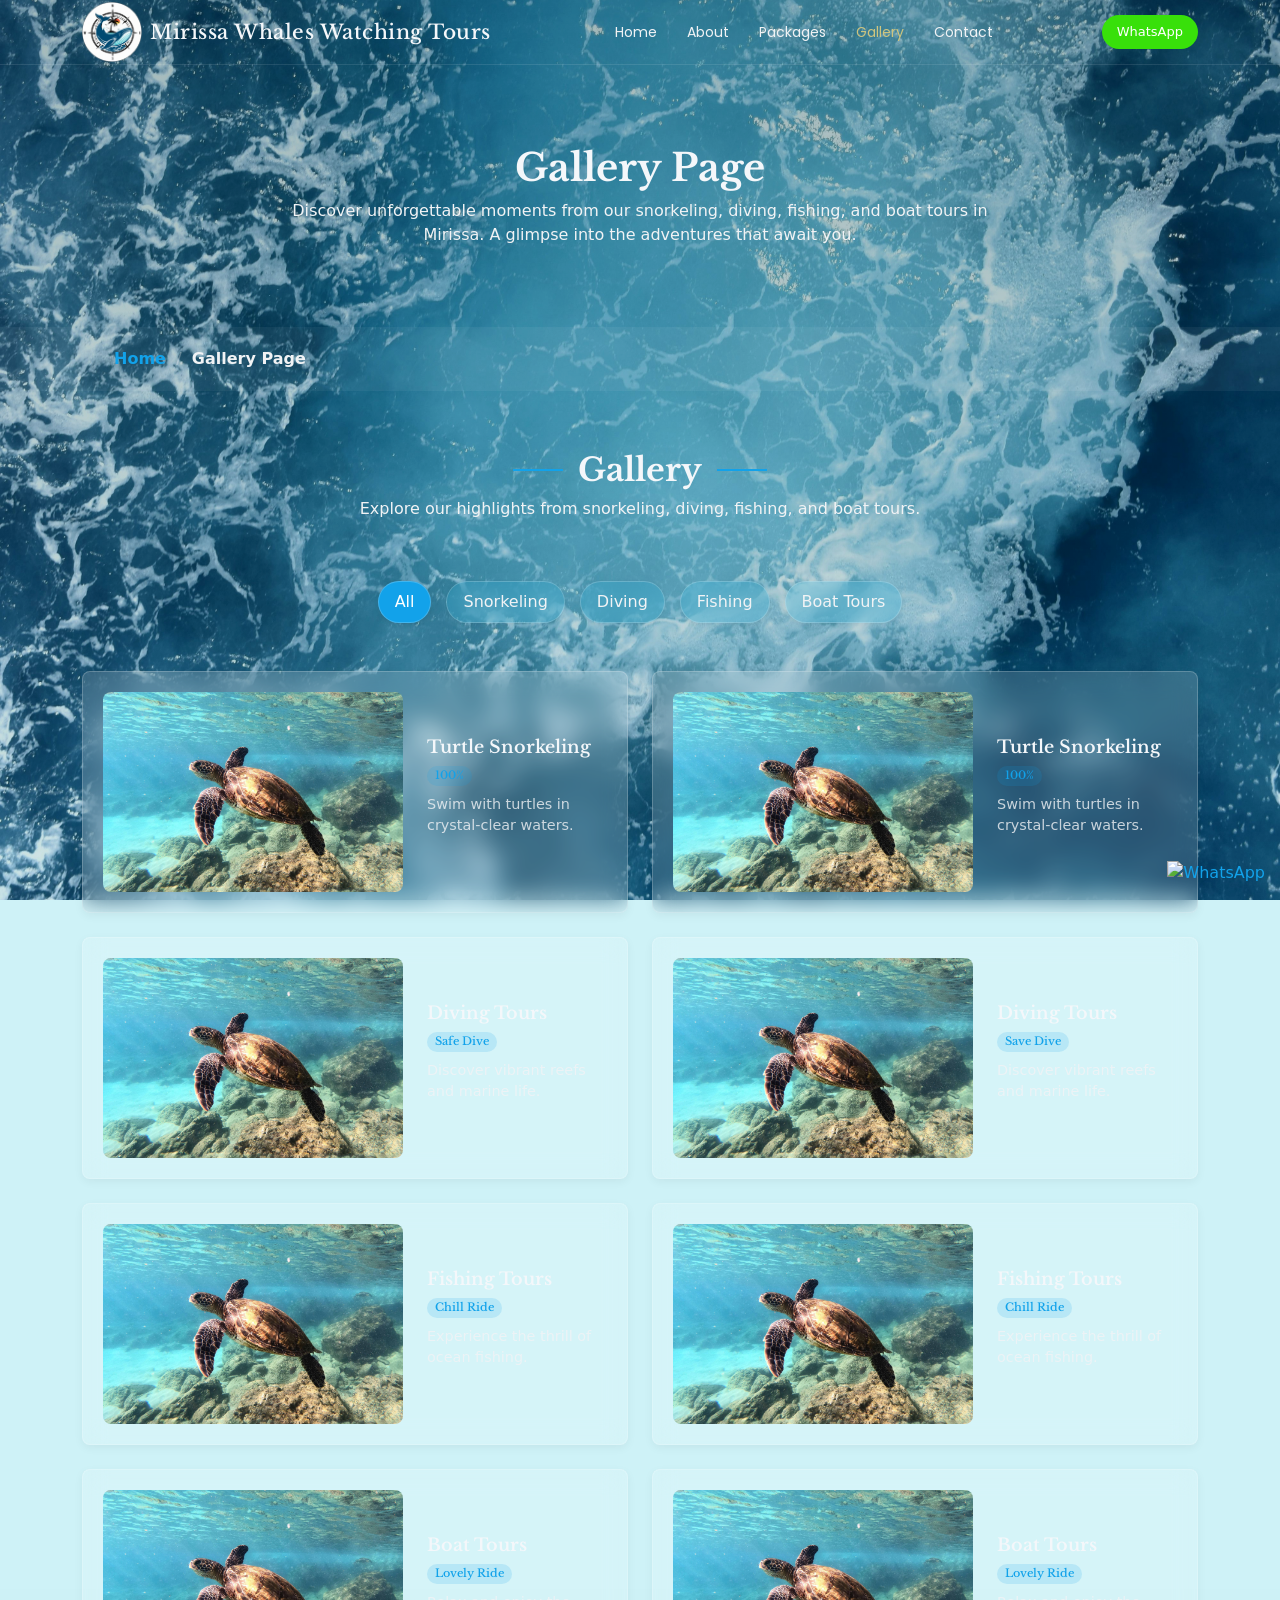
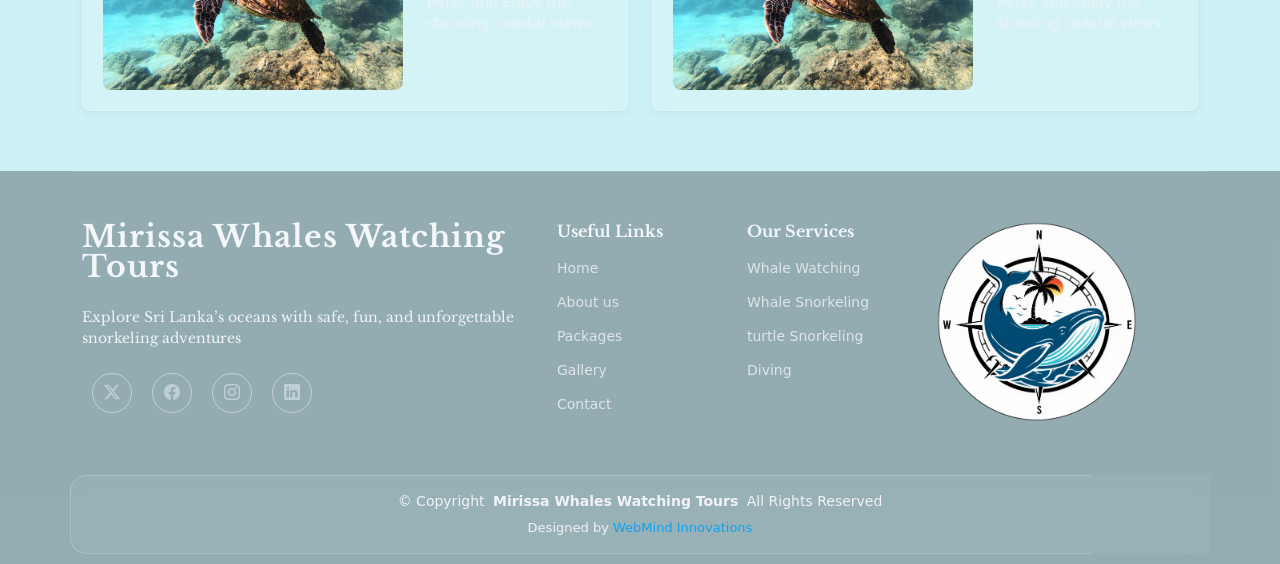
==== commit 9346998d: "update footer" ====
--- a/gallery.html
+++ b/gallery.html
@@ -347,11 +347,10 @@
         <div class="col-lg-2 col-6 footer-links">
           <h4>Our Services</h4>
           <ul>
-            <li><a href="index.html#packages">Turtle Snorkeling</a></li>
-            <li><a href="index.html#packages">Scuba Diving</a></li>
-            <li><a href="index.html#packages">Night Snorkeling</a></li>
-            <li><a href="index.html#packages">Fishng Tours</a></li>
-            <li><a href="index.html#packages">Sunset Boat Tours</a></li>
+            <li><a href="#packages">Whale Watching</a></li>
+            <li><a href="#packages">Whale Snorkeling</a></li>
+            <li><a href="#packages">turtle Snorkeling</a></li>
+            <li><a href="#packages">Diving</a></li>
           </ul>
         </div>
 
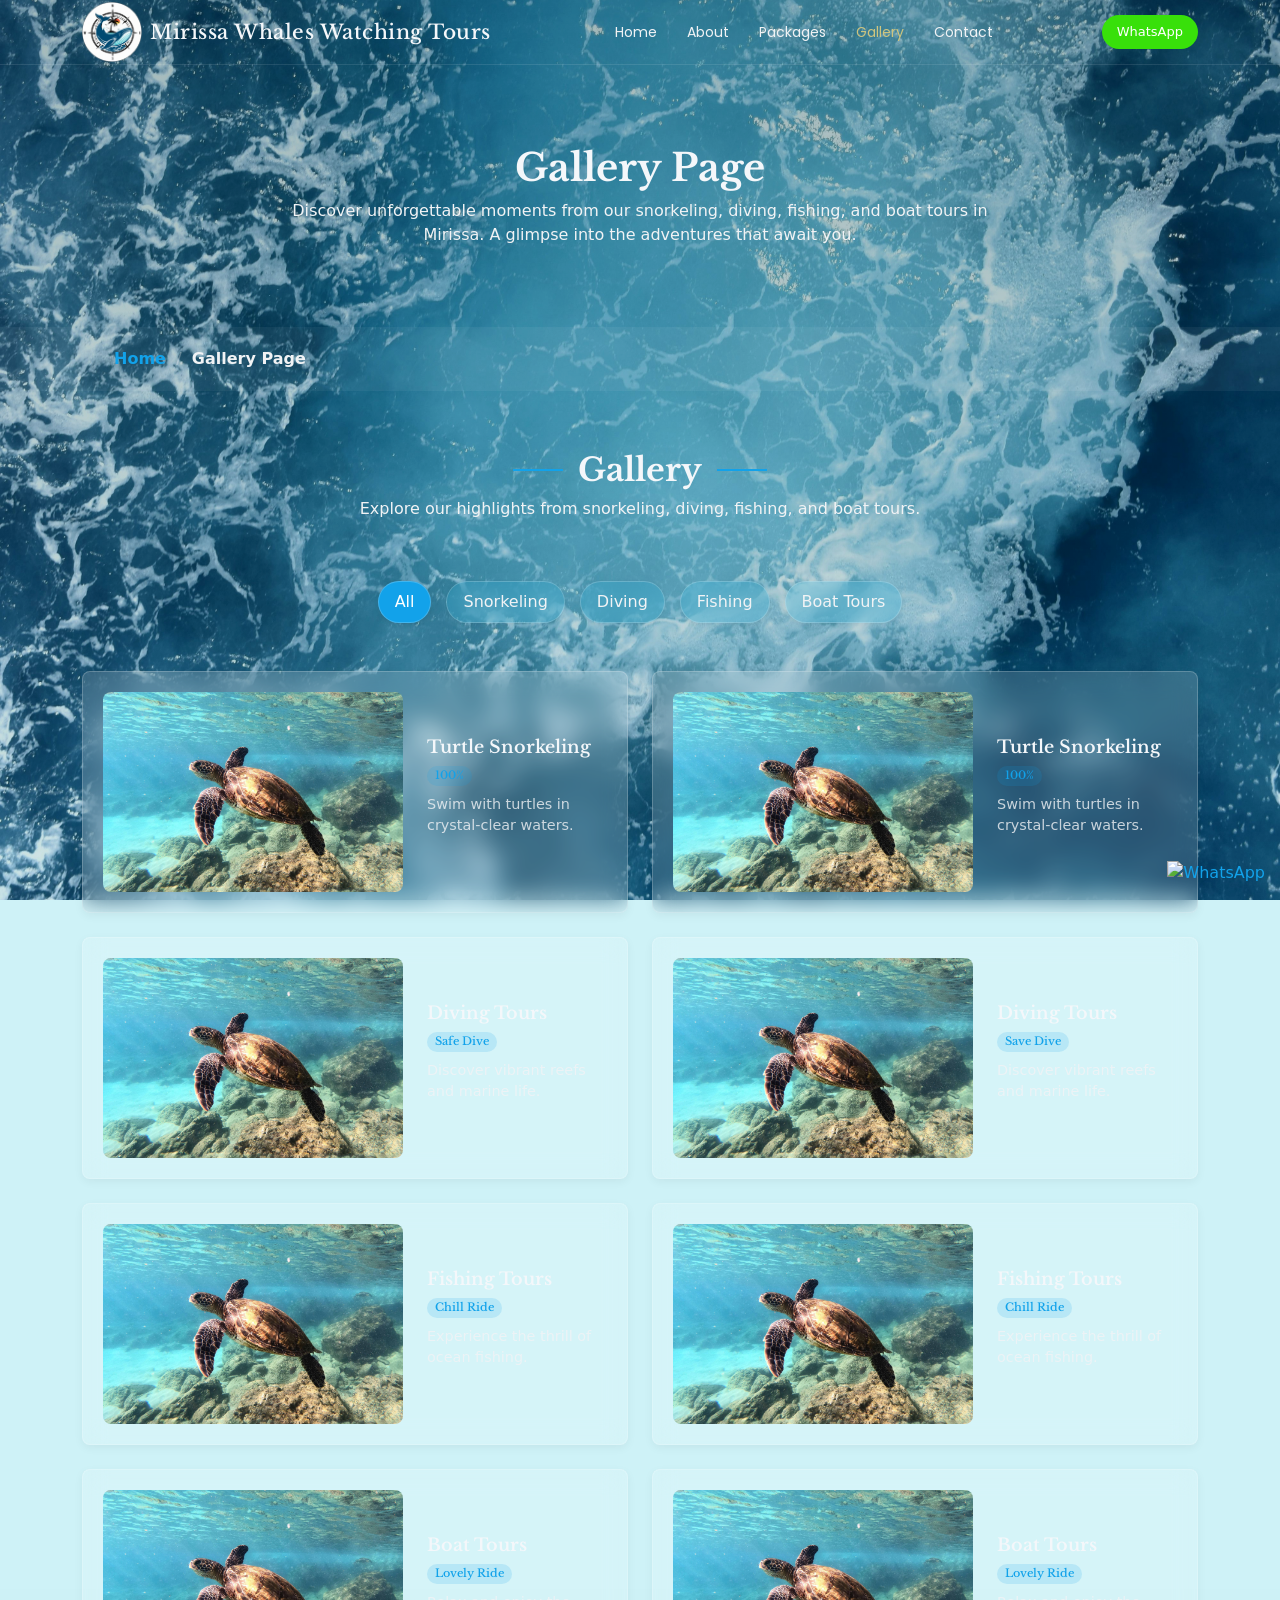
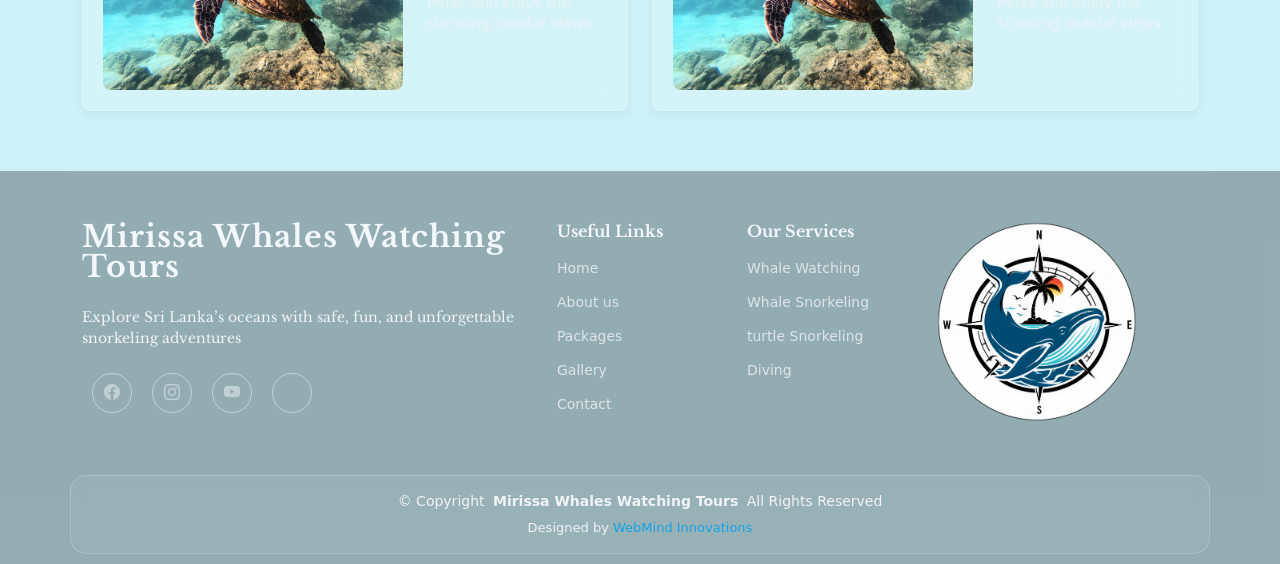
==== commit c26edc50: "update" ====
--- a/gallery.html
+++ b/gallery.html
@@ -326,10 +326,21 @@
           </a>
           <p>Explore Sri Lanka’s oceans with safe, fun, and unforgettable snorkeling adventures</p>
           <div class="social-links d-flex mt-4">
-            <a href=""><i class="bi bi-twitter-x"></i></a>
-            <a href="https://www.facebook.com/share/1CGo4arHcx/"><i class="bi bi-facebook"></i></a>
-             <a href="https://www.instagram.com/mirissa_turtle_snorkeling_club?igsh=aHdpazRjaWtkMWtv"><i class="bi bi-instagram"></i></a>
-            <a href=""><i class="bi bi-linkedin"></i></a>
+            <a href="https://www.facebook.com/yourpage" target="_blank">
+              <i class="bi bi-facebook"></i>
+            </a>
+
+            <a href="https://www.instagram.com/yourpage" target="_blank">
+              <i class="bi bi-instagram"></i>
+            </a>
+
+            <a href="https://www.youtube.com/@yourchannel" target="_blank">
+              <i class="bi bi-youtube"></i>
+            </a>
+
+            <a href="https://www.tripadvisor.com/your-business" target="_blank">
+              <i class="fa-brands fa-tripadvisor"></i>
+            </a>
           </div>
         </div>
 
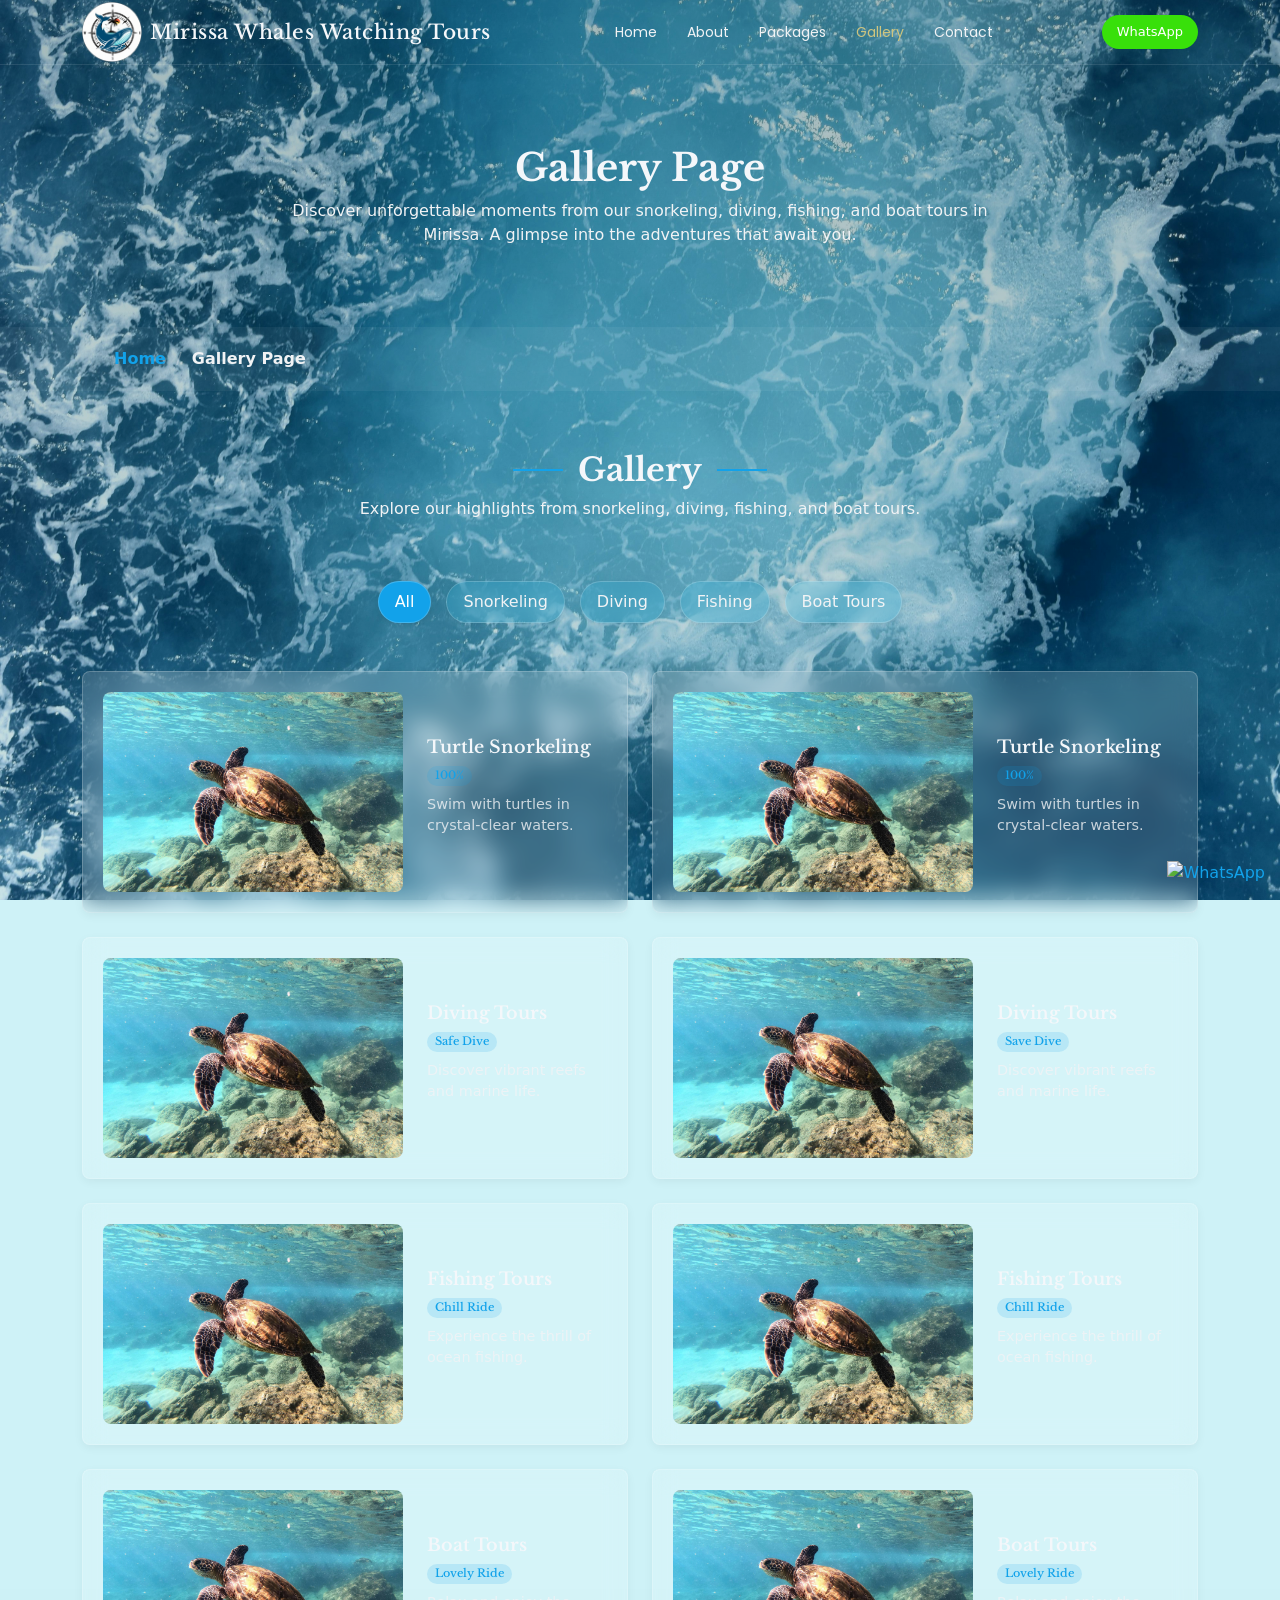
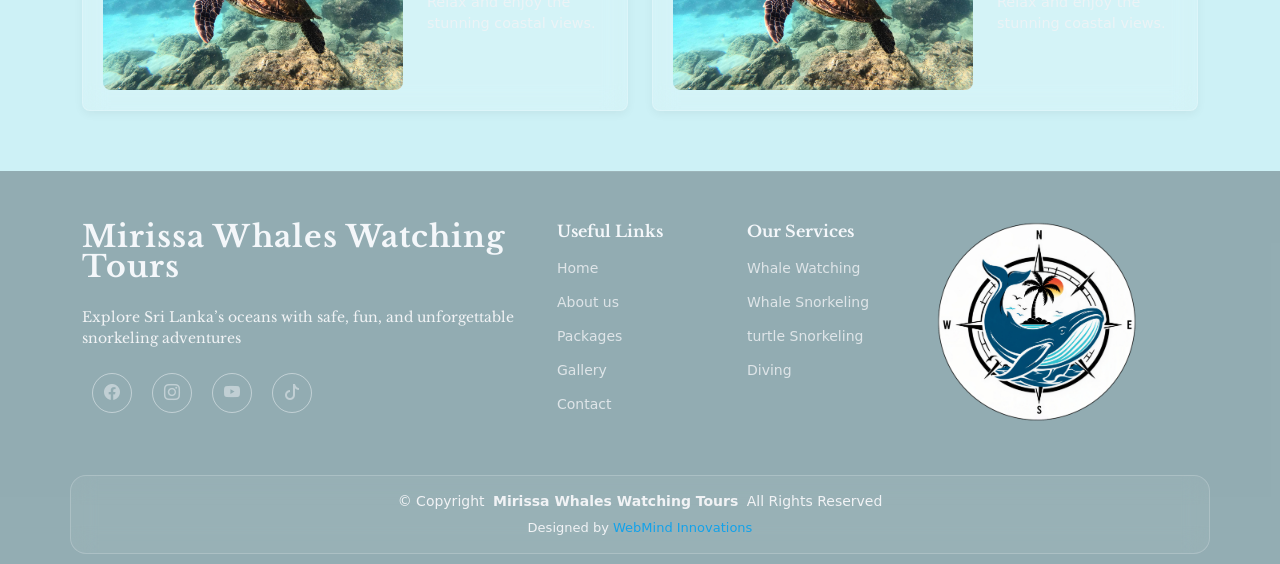
==== commit 0880e2ba: "create tik tok icon issue" ====
--- a/gallery.html
+++ b/gallery.html
@@ -12,7 +12,9 @@
   <!-- Fonts -->
   <link href="https://fonts.googleapis.com" rel="preconnect">
   <link href="https://fonts.gstatic.com" rel="preconnect" crossorigin>
-  <link href="https://fonts.googleapis.com/css2?family=Roboto:ital,wght@0,100;0,300;0,400;0,500;0,700;0,900;1,100;1,300;1,400;1,500;1,700;1,900&family=Poppins:ital,wght@0,100;0,200;0,300;0,400;0,500;0,600;0,700;0,800;0,900;1,100;1,200;1,300;1,400;1,500;1,600;1,700;1,800;1,900&family=Libre+Baskerville:ital,wght@0,400;0,700;1,400;1,700&display=swap" rel="stylesheet">
+  <link
+    href="https://fonts.googleapis.com/css2?family=Roboto:ital,wght@0,100;0,300;0,400;0,500;0,700;0,900;1,100;1,300;1,400;1,500;1,700;1,900&family=Poppins:ital,wght@0,100;0,200;0,300;0,400;0,500;0,600;0,700;0,800;0,900;1,100;1,200;1,300;1,400;1,500;1,600;1,700;1,800;1,900&family=Libre+Baskerville:ital,wght@0,400;0,700;1,400;1,700&display=swap"
+    rel="stylesheet">
 
   <!-- Structured Data (JSON-LD) - For SEO -->
   <script type="application/ld+json">
@@ -50,7 +52,7 @@
         "url": "https://www.mirissaturtlesnorkelingfishingclub.com/",
         "telephone": "+94719012615"
     }
-  </script>    
+  </script>
 
   <script type="application/ld+json">
     {
@@ -61,23 +63,24 @@
     }
   </script>
 
-    <!-- Sub Main -->
+  <!-- Sub Main -->
   <meta name="robots" content="index, follow, max-snippet:-1, max-image-preview:large, max-video-preview:-1">
   <meta name="googlebot" content="index, follow">
   <meta name="bingbot" content="index, follow">
   <meta name="slurp" content="index, follow">
   <meta name="referrer" content="no-referrer">
   <meta name="description"
-      content="Join with 'Mirissa Whales Watching Tours' to unforgettable ocean adventures with snorkeling, diving, fishing, dolphin & whale watching tours in Mirissa. Expert guides.">
+    content="Join with 'Mirissa Whales Watching Tours' to unforgettable ocean adventures with snorkeling, diving, fishing, dolphin & whale watching tours in Mirissa. Expert guides.">
   <meta name="keywords"
-      content="Mirissa Whales Watching Tours, Mirissa snorkeling, whale watching Mirissa, scuba Mirissa Whales Watching Tours, night Mirissa Whales Watching Tours, deep sea fishing Mirissa, mullet fishing mirissa, turtle snorkeling, whales snorkeling, 
+    content="Mirissa Whales Watching Tours, Mirissa snorkeling, whale watching Mirissa, scuba Mirissa Whales Watching Tours, night Mirissa Whales Watching Tours, deep sea fishing Mirissa, mullet fishing mirissa, turtle snorkeling, whales snorkeling, 
       Sri Lanka snorkeling, deep sea tours, fishing tours, Mirissa, Things to do in Mirissa, Mirissa underwater adventures, Sri Lanka snorkeling, Fishing & Dolphin Watching, PADI Courses, Kayak Tours, Sunset Tours">
   <meta name="author" content="Mirissa Whales Watching Tours">
   <meta name="copyright" content="© 2024 Mirissa Whales Watching Tours">
   <link rel="canonical" href="https://www.mirissaturtlesnorkelingfishingclub.com/">
 
-    <!-- sitemap.xml -->
-  <link rel="sitemap" type="application/xml" title="Sitemap" href="https://www.mirissaturtlesnorkelingfishingclub.com/sitemap.xml">
+  <!-- sitemap.xml -->
+  <link rel="sitemap" type="application/xml" title="Sitemap"
+    href="https://www.mirissaturtlesnorkelingfishingclub.com/sitemap.xml">
 
   <!-- Preload -->
   <link rel="preload" href="https://unpkg.com/swiper/swiper-bundle.min.css" as="style">
@@ -92,9 +95,10 @@
   <!-- Dublin Core Meta Tags -->
   <meta name="DC.title" content="Mirissa Whales Watching Tours">
   <meta name="DC.creator" content="Mirissa Whales Watching Tours">
-  <meta name="DC.subject" content="Snorkeling With Turtle,Scuba Diving, Fishing & Dolphin Watching, PADI Courses, Kayak Tours, Sunset Tours, Ocean Adventures, Snorkeling With Whales, whale watching Mirissa">
+  <meta name="DC.subject"
+    content="Snorkeling With Turtle,Scuba Diving, Fishing & Dolphin Watching, PADI Courses, Kayak Tours, Sunset Tours, Ocean Adventures, Snorkeling With Whales, whale watching Mirissa">
   <meta name="DC.description"
-      content="Explore the beauty of the ocean with Mirissa Whales Watching Tours. We offer unforgettable Snorkeling, Diving, and Fishing experiences in Mirissa.">
+    content="Explore the beauty of the ocean with Mirissa Whales Watching Tours. We offer unforgettable Snorkeling, Diving, and Fishing experiences in Mirissa.">
   <meta name="DC.publisher" content="Mirissa Whales Watching Tours">
   <meta name="DC.contributor" content="Web Mind Innovation">
   <meta name="DC.date" content="2024-09-27">
@@ -111,8 +115,9 @@
   <meta property="og:type" content="website">
   <meta property="og:title" content="Mirissa Whales Watching Tours">
   <meta property="og:description"
-      content="Join with 'Mirissa Whales Watching Tours' to unforgettable ocean adventures with snorkeling, diving, fishing, dolphin & whale watching tours in Mirissa. Expert guides, stunning views, and marine life await!.">
-  <meta property="og:image" content="https://www.mirissaturtlesnorkelingfishingclub.com/assets/img/snorkeling/logo_Mirissa_Turtle_Snorkeling_&_Fishing_Club.png">
+    content="Join with 'Mirissa Whales Watching Tours' to unforgettable ocean adventures with snorkeling, diving, fishing, dolphin & whale watching tours in Mirissa. Expert guides, stunning views, and marine life await!.">
+  <meta property="og:image"
+    content="https://www.mirissaturtlesnorkelingfishingclub.com/assets/img/snorkeling/logo_Mirissa_Turtle_Snorkeling_&_Fishing_Club.png">
   <meta property="og:url" content="https://www.mirissaturtlesnorkelingfishingclub.com/index.html">
   <meta property="og:site_name" content="Mirissa Whales Watching Tours">
 
@@ -120,15 +125,16 @@
   <meta name="twitter:card" content="summary_large_image">
   <meta name="twitter:title" content="Mirissa Whales Watching Tours">
   <meta name="twitter:description"
-      content="Join with 'Mirissa Whales Watching Tours' to unforgettable ocean adventures with snorkeling, diving, fishing, dolphin & whale watching tours in Mirissa. Expert guides, stunning views, and marine life await!.">
-  <meta name="twitter:image" content="https://www.mirissaturtlesnorkelingfishingclub.com/assets/img/snorkeling/logo_Mirissa_Turtle_Snorkeling_&_Fishing_Club.png">
+    content="Join with 'Mirissa Whales Watching Tours' to unforgettable ocean adventures with snorkeling, diving, fishing, dolphin & whale watching tours in Mirissa. Expert guides, stunning views, and marine life await!.">
+  <meta name="twitter:image"
+    content="https://www.mirissaturtlesnorkelingfishingclub.com/assets/img/snorkeling/logo_Mirissa_Turtle_Snorkeling_&_Fishing_Club.png">
   <meta name="twitter:site" content="@mirissaturtlesnorkelingfishingclub">
   <meta name="twitter:creator" content="@mirissaturtlesnorkelingfishingclub">
 
   <!-- Favicons -->
   <link href="assets/img/snorkeling/logo_Mirissa_Turtle_Snorkeling_&_Fishing_Club.png" rel="icon">
   <link href="assets/img/snorkeling/logo_Mirissa_Turtle_Snorkeling_&_Fishing_Club.png" rel="apple-touch-icon">
-  
+
   <!-- Vendor CSS Files -->
   <link href="assets/vendor/bootstrap/css/bootstrap.min.css" rel="stylesheet">
   <link href="assets/vendor/bootstrap-icons/bootstrap-icons.css" rel="stylesheet">
@@ -149,7 +155,8 @@
     <div class="container position-relative d-flex align-items-center justify-content-between">
 
       <a href="index.html" class="logo d-flex align-items-center me-auto me-xl-0">
-        <img src="assets/img/snorkeling/logo_Mirissa_Turtle_Snorkeling_&_Fishing_Club.png" alt="Mirissa Whales Watching Tours">
+        <img src="assets/img/snorkeling/logo_Mirissa_Turtle_Snorkeling_&_Fishing_Club.png"
+          alt="Mirissa Whales Watching Tours">
         <h1 class="sitename">Mirissa Whales Watching Tours</h1>
       </a>
 
@@ -178,7 +185,8 @@
           <div class="row d-flex justify-content-center text-center">
             <div class="col-lg-8">
               <h1>Gallery Page</h1>
-              <p class="mb-0">Discover unforgettable moments from our snorkeling, diving, fishing, and boat tours in Mirissa. A glimpse into the adventures that await you.</p>
+              <p class="mb-0">Discover unforgettable moments from our snorkeling, diving, fishing, and boat tours in
+                Mirissa. A glimpse into the adventures that await you.</p>
             </div>
           </div>
         </div>
@@ -232,7 +240,8 @@
 
             <div class="col-lg-6 isotope-item filter-snorkeling">
               <div class="d-flex menu-item align-items-center gap-4">
-                <img src="assets/img/snorkeling/turtle_snorkeling.jpg" alt="Starter" class="menu-img img-fluid rounded-3">
+                <img src="assets/img/snorkeling/turtle_snorkeling.jpg" alt="Starter"
+                  class="menu-img img-fluid rounded-3">
                 <div class="menu-content">
                   <h5>Turtle Snorkeling<span class="menu-tag">100%</span></h5>
                   <p>Swim with turtles in crystal-clear waters.</p>
@@ -243,7 +252,8 @@
 
             <div class="col-lg-6 isotope-item filter-diving">
               <div class="d-flex menu-item align-items-center gap-4">
-                <img src="assets/img/snorkeling/turtle_snorkeling.jpg" alt="Main Course" class="menu-img img-fluid rounded-3">
+                <img src="assets/img/snorkeling/turtle_snorkeling.jpg" alt="Main Course"
+                  class="menu-img img-fluid rounded-3">
                 <div class="menu-content">
                   <h5>Diving Tours<span class="menu-tag">Safe Dive</span></h5>
                   <p>Discover vibrant reefs and marine life.</p>
@@ -254,7 +264,8 @@
 
             <div class="col-lg-6 isotope-item filter-diving">
               <div class="d-flex menu-item align-items-center gap-4">
-                <img src="assets/img/snorkeling/turtle_snorkeling.jpg" alt="Main Course" class="menu-img img-fluid rounded-3">
+                <img src="assets/img/snorkeling/turtle_snorkeling.jpg" alt="Main Course"
+                  class="menu-img img-fluid rounded-3">
                 <div class="menu-content">
                   <h5>Diving Tours<span class="menu-tag">Save Dive</span></h5>
                   <p>Discover vibrant reefs and marine life.</p>
@@ -265,7 +276,8 @@
 
             <div class="col-lg-6 isotope-item filter-fishing">
               <div class="d-flex menu-item align-items-center gap-4">
-                <img src="assets/img/snorkeling/turtle_snorkeling.jpg" alt="Dessert" class="menu-img img-fluid rounded-3">
+                <img src="assets/img/snorkeling/turtle_snorkeling.jpg" alt="Dessert"
+                  class="menu-img img-fluid rounded-3">
                 <div class="menu-content">
                   <h5>Fishing Tours<span class="menu-tag">Chill Ride</span></h5>
                   <p>Experience the thrill of ocean fishing.</p>
@@ -276,7 +288,8 @@
 
             <div class="col-lg-6 isotope-item filter-fishing">
               <div class="d-flex menu-item align-items-center gap-4">
-                <img src="assets/img/snorkeling/turtle_snorkeling.jpg" alt="Dessert" class="menu-img img-fluid rounded-3">
+                <img src="assets/img/snorkeling/turtle_snorkeling.jpg" alt="Dessert"
+                  class="menu-img img-fluid rounded-3">
                 <div class="menu-content">
                   <h5>Fishing Tours<span class="menu-tag">Chill Ride</span></h5>
                   <p>Experience the thrill of ocean fishing.</p>
@@ -338,8 +351,8 @@
               <i class="bi bi-youtube"></i>
             </a>
 
-            <a href="https://www.tripadvisor.com/your-business" target="_blank">
-              <i class="fa-brands fa-tripadvisor"></i>
+            <a href="https://www.tiktok.com/@mirissawhalewatchingtour?is_from_webapp=1&sender_device=pc" target="_blank">
+              <i class="bi bi-tiktok"></i>
             </a>
           </div>
         </div>
@@ -366,23 +379,27 @@
         </div>
 
         <div class="col-lg-3 col-md-12 footer-contact text-center text-md-start">
-          <img src="assets/img/snorkeling/logo_Mirissa_Turtle_Snorkeling_&_Fishing_Club.png" alt="Mirissa Whales Watching Tours" style="width: 200px; height: 200px;" class="mb-3">
+          <img src="assets/img/snorkeling/logo_Mirissa_Turtle_Snorkeling_&_Fishing_Club.png"
+            alt="Mirissa Whales Watching Tours" style="width: 200px; height: 200px;" class="mb-3">
         </div>
 
       </div>
     </div>
 
     <div class="container copyright text-center mt-4">
-      <p>© <span>Copyright</span> <strong class="px-1 sitename">Mirissa Whales Watching Tours</strong> <span>All Rights Reserved</span></p>
+      <p>© <span>Copyright</span> <strong class="px-1 sitename">Mirissa Whales Watching Tours</strong> <span>All Rights
+          Reserved</span></p>
       <div class="credits">
-        Designed by <a href="https://www.facebook.com/profile.php?id=61570207032894&mibextid=ZbWKwL">WebMind Innovations</a>
+        Designed by <a href="https://www.facebook.com/profile.php?id=61570207032894&mibextid=ZbWKwL">WebMind
+          Innovations</a>
       </div>
     </div>
 
   </footer>
 
   <!-- Scroll Top -->
-  <a href="#" id="scroll-top" class="scroll-top d-flex align-items-center justify-content-center"><i class="bi bi-arrow-up-short"></i></a>
+  <a href="#" id="scroll-top" class="scroll-top d-flex align-items-center justify-content-center"><i
+      class="bi bi-arrow-up-short"></i></a>
 
   <!-- WhatsApp -->
   <div id="whatsapp-btn" class="whatsapp-button">
--- a/assets/css/main.css
+++ b/assets/css/main.css
@@ -3937,6 +3937,23 @@
 
 
 
-
-
-
+/*email in contact*/
+
+.email-link {
+  color: inherit;
+  text-decoration: none;
+  font-size: 16px;
+  word-break: break-word;
+}
+
+@media (max-width: 768px) {
+  .email-link {
+    font-size: 13px; /* Change to 12px if you want it even smaller */
+  }
+}
+
+
+
+
+
+
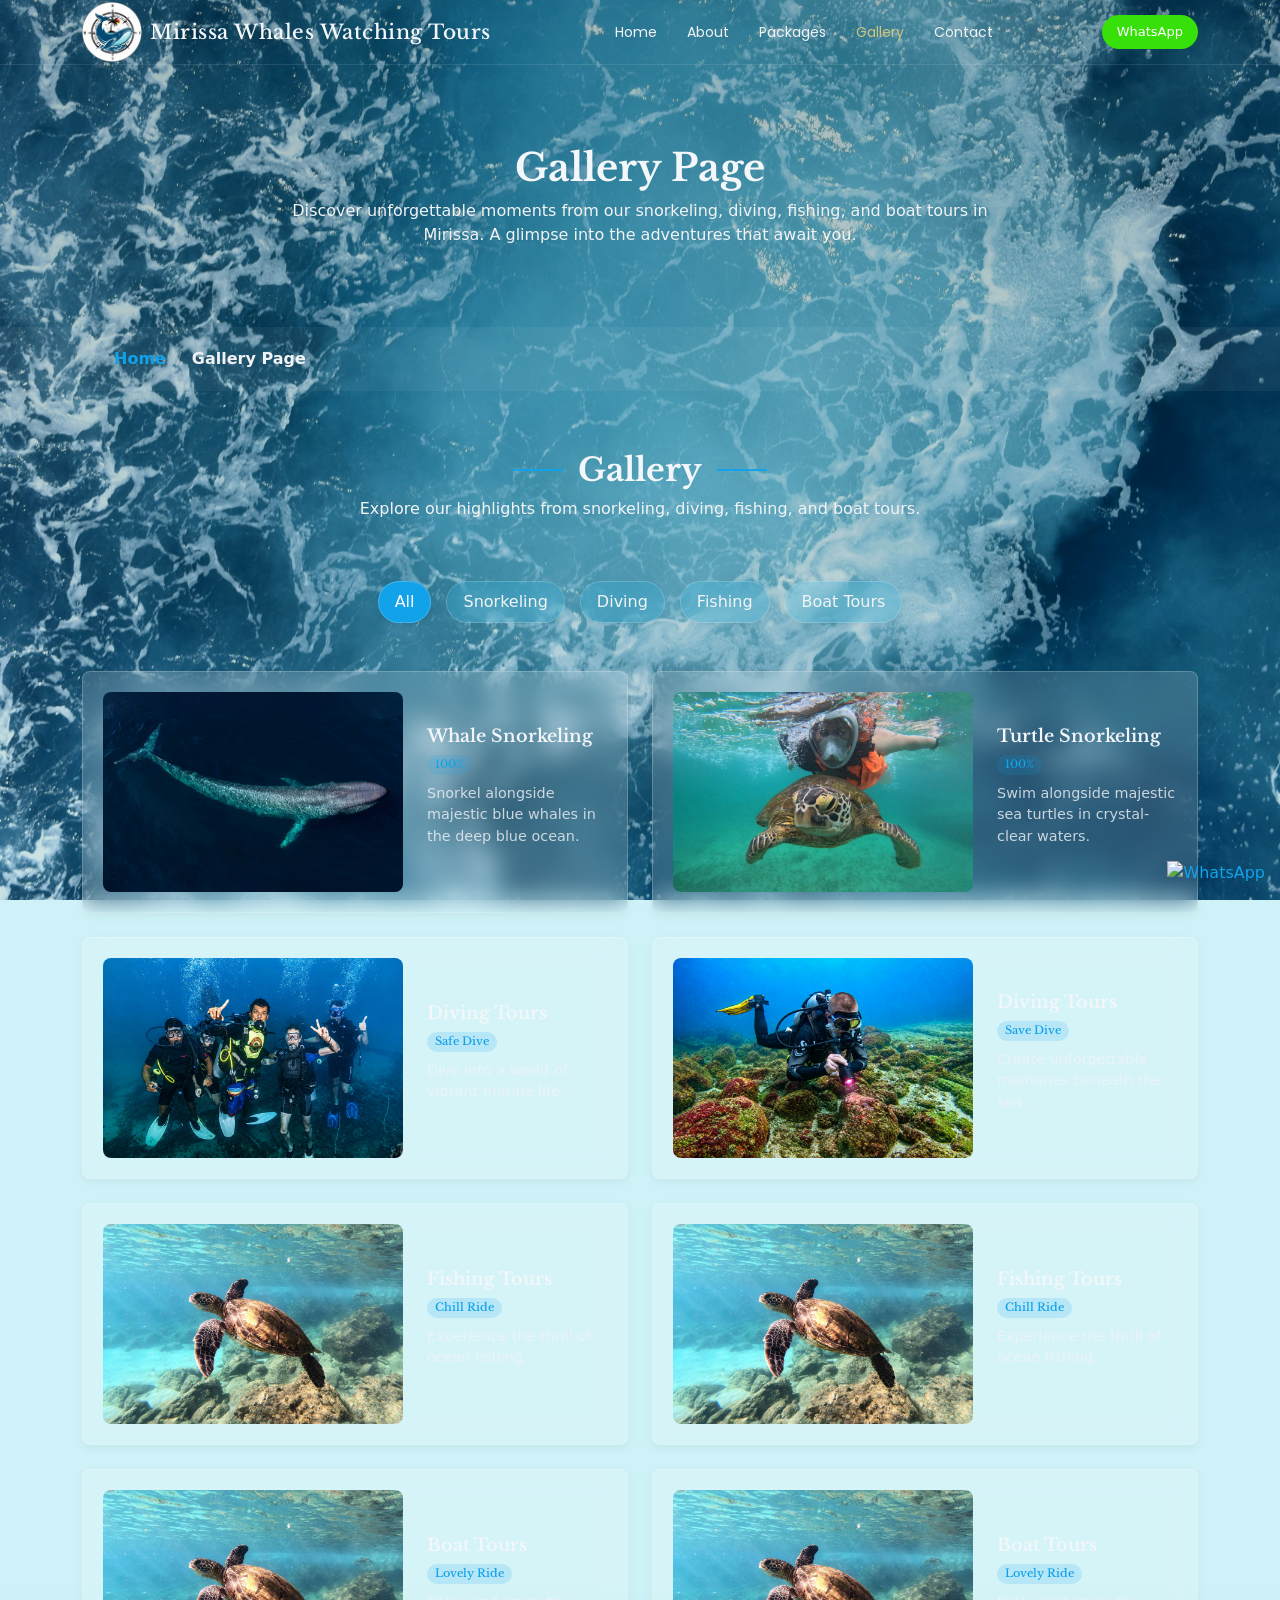
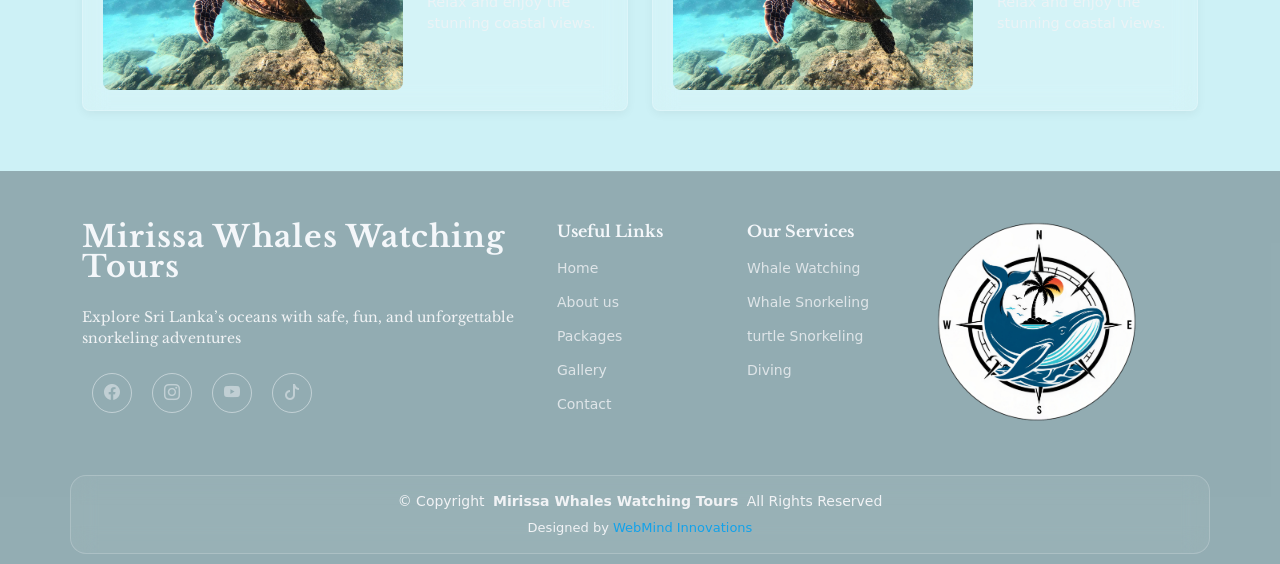
==== commit 4ff1442f: "update gallery" ====
--- a/gallery.html
+++ b/gallery.html
@@ -229,46 +229,46 @@
             <!-- Regular Menu Items -->
             <div class="col-lg-6 isotope-item filter-snorkeling">
               <div class="menu-item d-flex align-items-center gap-4">
-                <img src="assets/img/snorkeling/turtle_snorkeling.jpg" alt="Starter" class="menu-img rounded-3">
+                <img src="assets/img/Gallery/whale_snorkeling.png" alt="Starter" class="menu-img rounded-3">
+                <div class="menu-content">
+                  <h5>Whale Snorkeling<span class="menu-tag">100%</span></h5>
+                  <p>Snorkel alongside majestic blue whales in the deep blue ocean.</p>
+                  <!-- <div class="price">$8.95</div> -->
+                </div>
+              </div>
+            </div>
+
+            <div class="col-lg-6 isotope-item filter-snorkeling">
+              <div class="d-flex menu-item align-items-center gap-4">
+                <img src="assets/img/Gallery/turtle_snorkeling.png" alt="Starter"
+                  class="menu-img img-fluid rounded-3">
                 <div class="menu-content">
                   <h5>Turtle Snorkeling<span class="menu-tag">100%</span></h5>
-                  <p>Swim with turtles in crystal-clear waters.</p>
-                  <!-- <div class="price">$8.95</div> -->
-                </div>
-              </div>
-            </div>
-
-            <div class="col-lg-6 isotope-item filter-snorkeling">
-              <div class="d-flex menu-item align-items-center gap-4">
-                <img src="assets/img/snorkeling/turtle_snorkeling.jpg" alt="Starter"
+                  <p>Swim alongside majestic sea turtles in crystal-clear waters.</p>
+                  <!-- <div class="price">$10.95</div> -->
+                </div>
+              </div>
+            </div>
+
+            <div class="col-lg-6 isotope-item filter-diving">
+              <div class="d-flex menu-item align-items-center gap-4">
+                <img src="assets/img/Gallery/Diving.png" alt="Main Course"
                   class="menu-img img-fluid rounded-3">
                 <div class="menu-content">
-                  <h5>Turtle Snorkeling<span class="menu-tag">100%</span></h5>
-                  <p>Swim with turtles in crystal-clear waters.</p>
-                  <!-- <div class="price">$10.95</div> -->
+                  <h5>Diving Tours<span class="menu-tag">Safe Dive</span></h5>
+                  <p>Dive into a world of vibrant marine life.</p>
+                  <!-- <div class="price">$18.95</div> -->
                 </div>
               </div>
             </div>
 
             <div class="col-lg-6 isotope-item filter-diving">
               <div class="d-flex menu-item align-items-center gap-4">
-                <img src="assets/img/snorkeling/turtle_snorkeling.jpg" alt="Main Course"
+                <img src="assets/img/Gallery/Diving_mirissa.png" alt="Main Course"
                   class="menu-img img-fluid rounded-3">
                 <div class="menu-content">
-                  <h5>Diving Tours<span class="menu-tag">Safe Dive</span></h5>
-                  <p>Discover vibrant reefs and marine life.</p>
-                  <!-- <div class="price">$18.95</div> -->
-                </div>
-              </div>
-            </div>
-
-            <div class="col-lg-6 isotope-item filter-diving">
-              <div class="d-flex menu-item align-items-center gap-4">
-                <img src="assets/img/snorkeling/turtle_snorkeling.jpg" alt="Main Course"
-                  class="menu-img img-fluid rounded-3">
-                <div class="menu-content">
                   <h5>Diving Tours<span class="menu-tag">Save Dive</span></h5>
-                  <p>Discover vibrant reefs and marine life.</p>
+                  <p>Create unforgettable memories beneath the sea.</p>
                   <!-- <div class="price">$26.95</div> -->
                 </div>
               </div>
--- a/assets/css/main.css
+++ b/assets/css/main.css
@@ -1771,7 +1771,7 @@
   overflow: hidden;
     background: rgba(255,255,255,0.08);
   backdrop-filter: blur(10px);
-  border: 1px solid rgba(255,255,255,0.15);
+  border: 1px solid rgba(255, 255, 255, 0.264);
   padding: 10px;
   border-radius: 15px;
 }
@@ -1798,7 +1798,7 @@
 
 .menu .special-item .menu-item-img .menu-item-badges span {
   font-size: 0.75rem;
-  font-weight: 600;
+  font-weight: 700;
   padding: 4px 10px;
   border-radius: 20px;
   text-transform: uppercase;
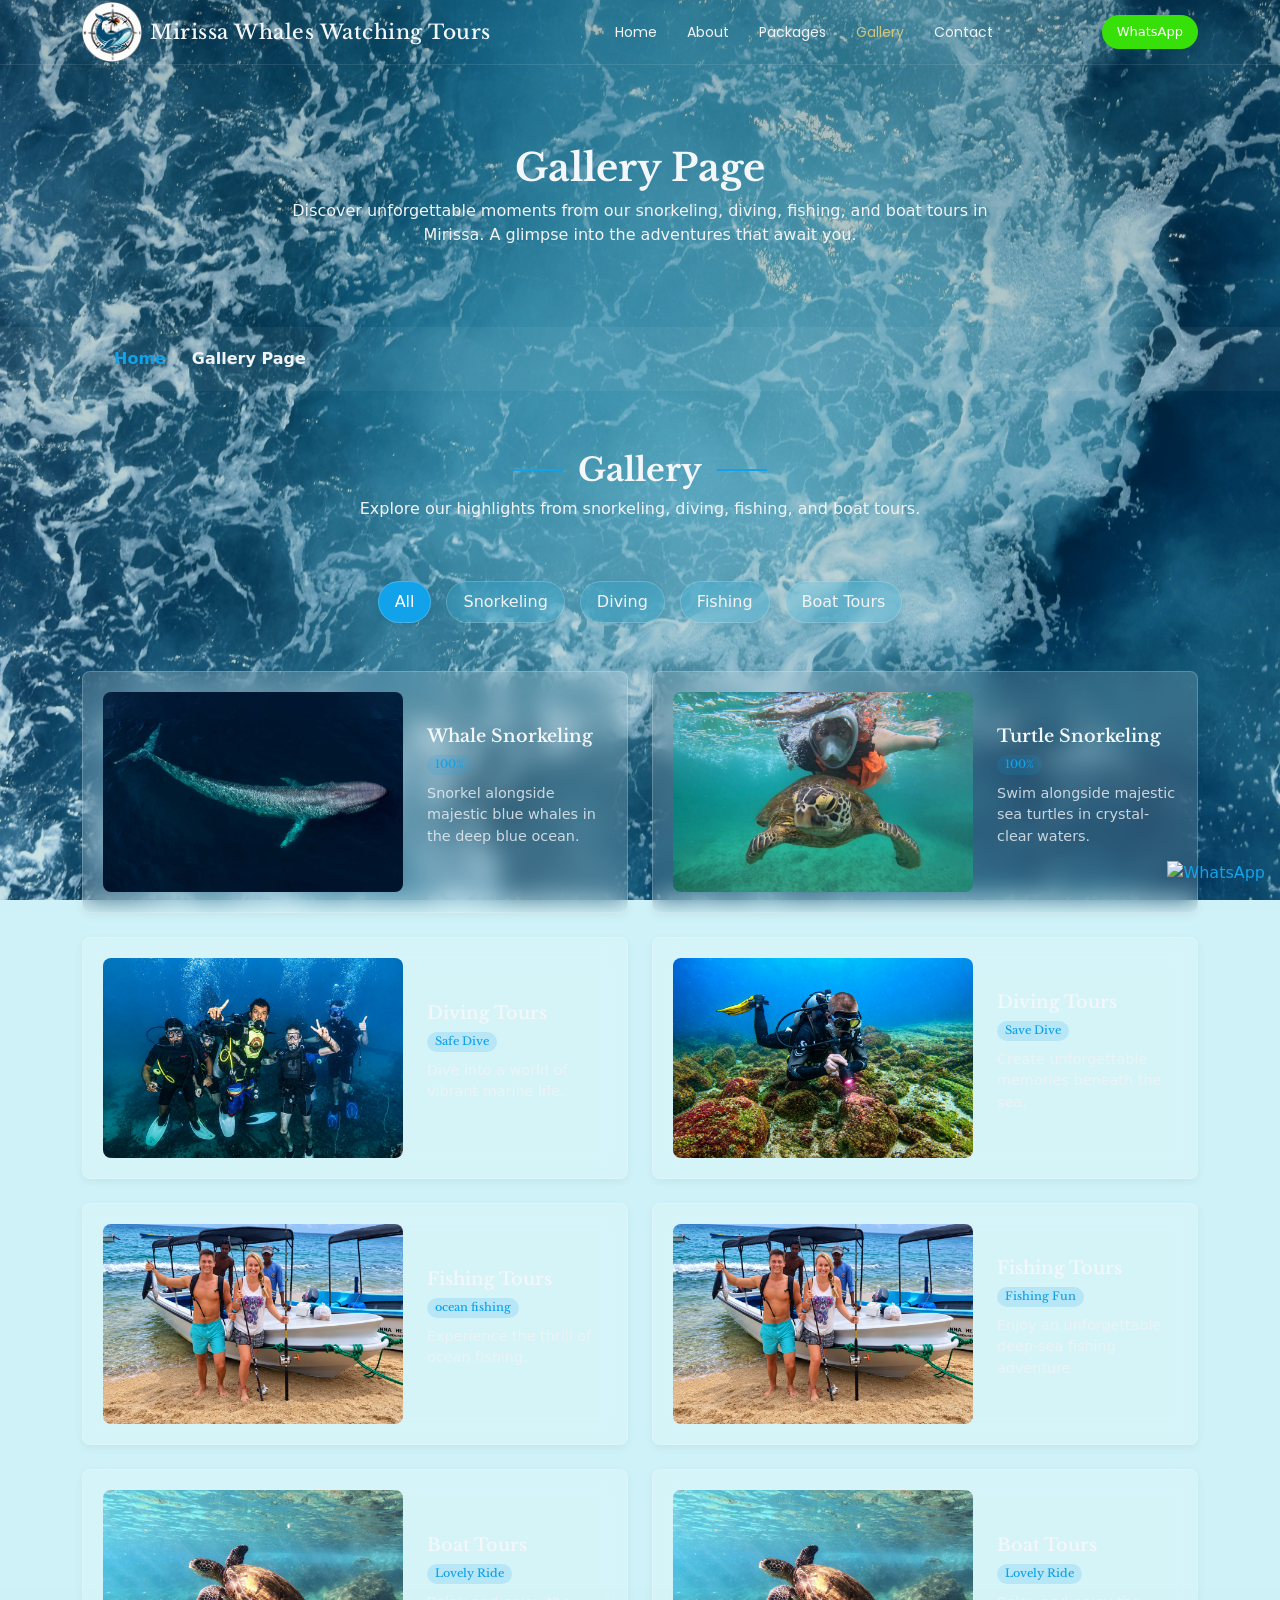
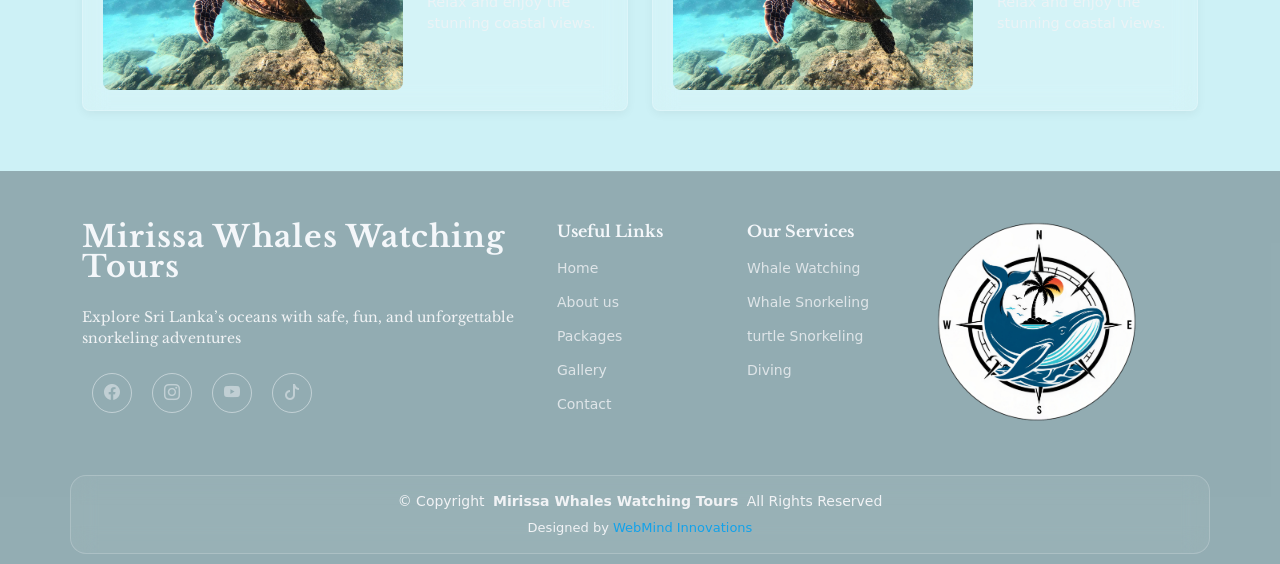
==== commit 00e8eaee: "update gallery" ====
--- a/gallery.html
+++ b/gallery.html
@@ -276,10 +276,10 @@
 
             <div class="col-lg-6 isotope-item filter-fishing">
               <div class="d-flex menu-item align-items-center gap-4">
-                <img src="assets/img/snorkeling/turtle_snorkeling.jpg" alt="Dessert"
+                <img src="assets/img/Gallery/Fishing_mirissa.png" alt="Dessert"
                   class="menu-img img-fluid rounded-3">
                 <div class="menu-content">
-                  <h5>Fishing Tours<span class="menu-tag">Chill Ride</span></h5>
+                  <h5>Fishing Tours<span class="menu-tag">ocean fishing</span></h5>
                   <p>Experience the thrill of ocean fishing.</p>
                   <!-- <div class="price">$9.95</div> -->
                 </div>
@@ -288,11 +288,11 @@
 
             <div class="col-lg-6 isotope-item filter-fishing">
               <div class="d-flex menu-item align-items-center gap-4">
-                <img src="assets/img/snorkeling/turtle_snorkeling.jpg" alt="Dessert"
+                <img src="assets/img/Gallery/Fishing_mirissa.png" alt="Dessert"
                   class="menu-img img-fluid rounded-3">
                 <div class="menu-content">
-                  <h5>Fishing Tours<span class="menu-tag">Chill Ride</span></h5>
-                  <p>Experience the thrill of ocean fishing.</p>
+                  <h5>Fishing Tours<span class="menu-tag">Fishing  Fun</span></h5>
+                  <p>Enjoy an unforgettable deep-sea fishing adventure</p>
                   <!-- <div class="price">$8.95</div> -->
                 </div>
               </div>
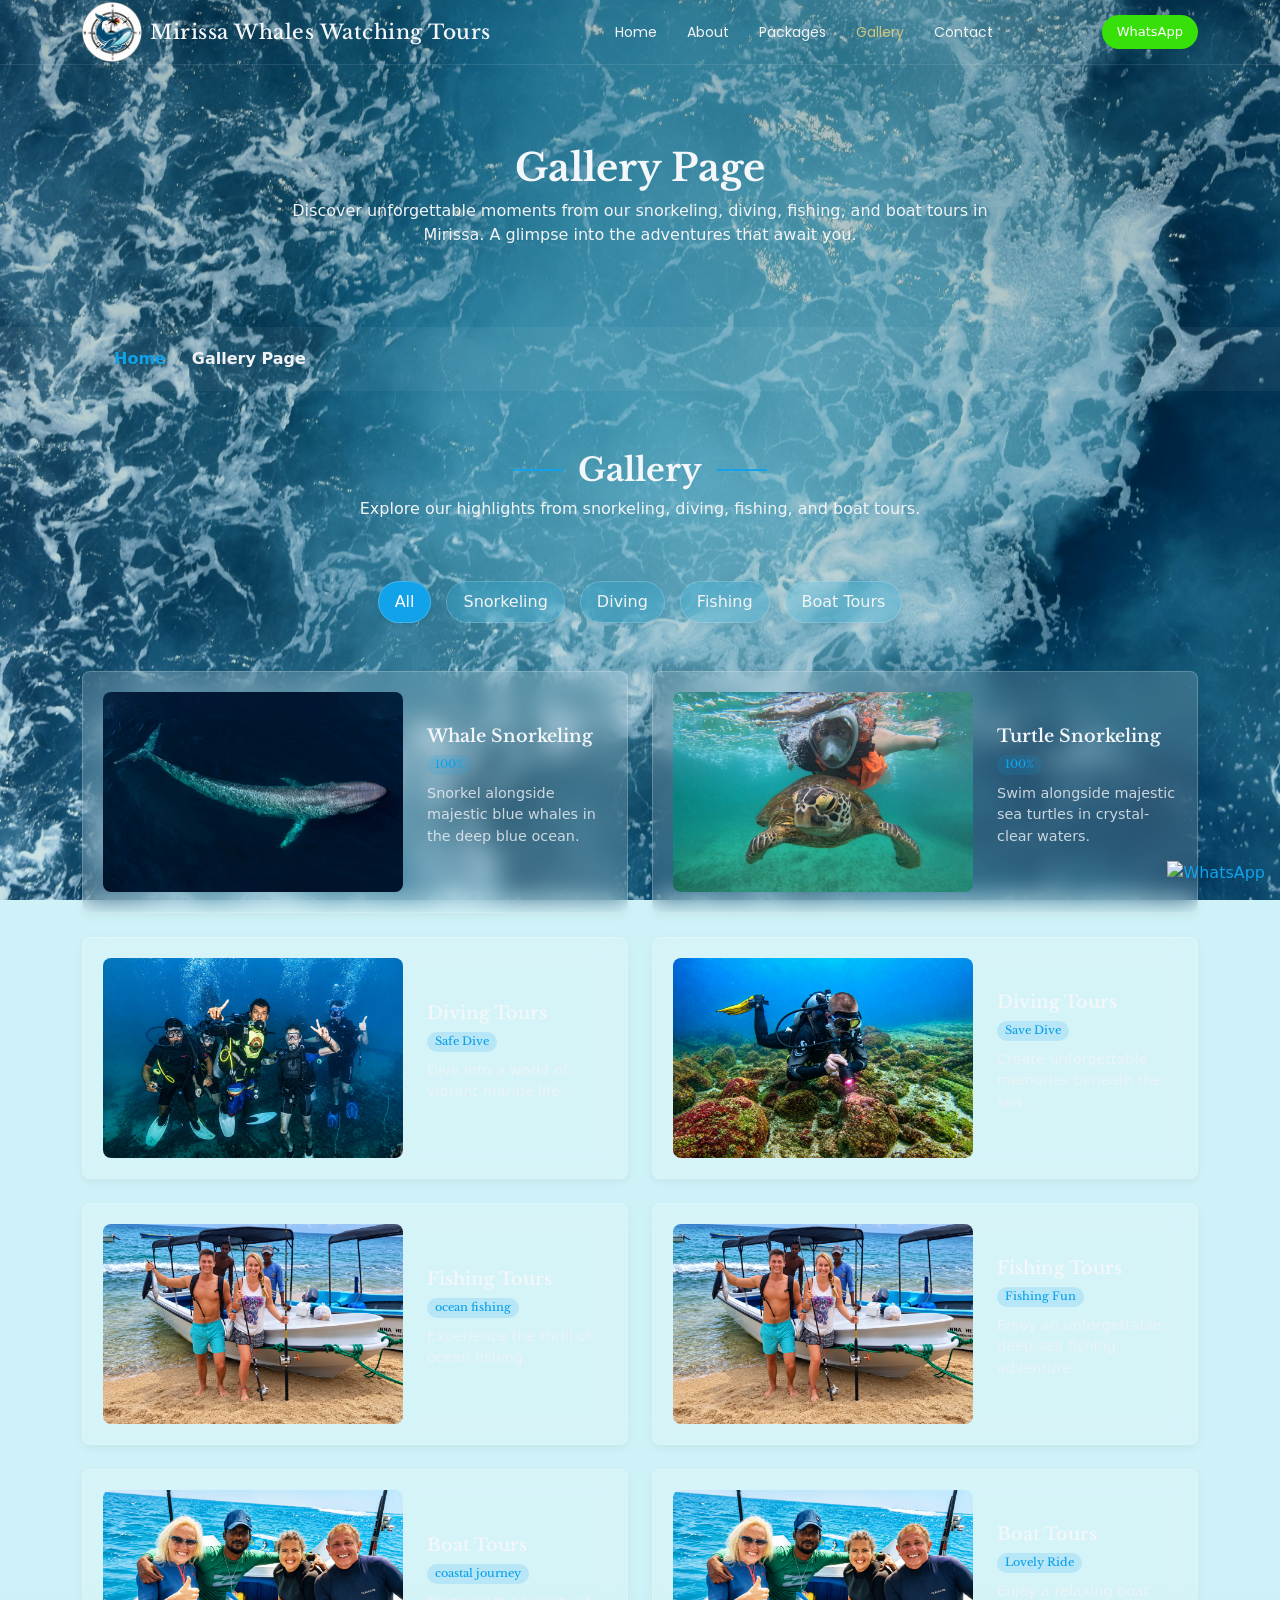
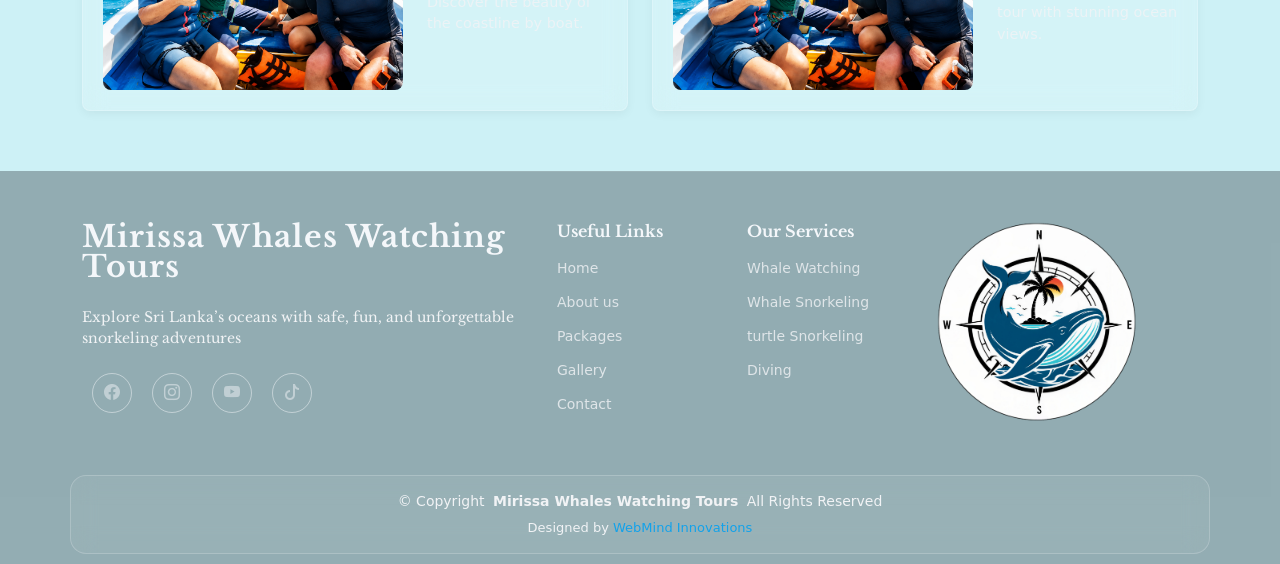
==== commit 7c332409: "update gallery" ====
--- a/gallery.html
+++ b/gallery.html
@@ -300,21 +300,21 @@
 
             <div class="col-lg-6 isotope-item filter-boattours">
               <div class="d-flex menu-item align-items-center gap-4">
-                <img src="assets/img/snorkeling/turtle_snorkeling.jpg" alt="Drink" class="menu-img img-fluid rounded-3">
+                <img src="assets/img/Gallery/Boat_Tours_mirissa.png" alt="Drink" class="menu-img img-fluid rounded-3">
+                <div class="menu-content">
+                  <h5>Boat Tours<span class="menu-tag">coastal journey</span></h5>
+                  <p>Discover the beauty of the coastline by boat.</p>
+                  <!-- <div class="price">$12.95</div> -->
+                </div>
+              </div>
+            </div>
+
+            <div class="col-lg-6 isotope-item filter-boattours">
+              <div class="d-flex menu-item align-items-center gap-4">
+                <img src="assets/img/Gallery/Boat_Tours_mirissa.png" alt="Drink" class="menu-img img-fluid rounded-3">
                 <div class="menu-content">
                   <h5>Boat Tours<span class="menu-tag">Lovely Ride</span></h5>
-                  <p>Relax and enjoy the stunning coastal views.</p>
-                  <!-- <div class="price">$12.95</div> -->
-                </div>
-              </div>
-            </div>
-
-            <div class="col-lg-6 isotope-item filter-boattours">
-              <div class="d-flex menu-item align-items-center gap-4">
-                <img src="assets/img/snorkeling/turtle_snorkeling.jpg" alt="Drink" class="menu-img img-fluid rounded-3">
-                <div class="menu-content">
-                  <h5>Boat Tours<span class="menu-tag">Lovely Ride</span></h5>
-                  <p>Relax and enjoy the stunning coastal views.</p>
+                  <p>Enjoy a relaxing boat tour with stunning ocean views.</p>
                   <!-- <div class="price">$7.95</div> -->
                 </div>
               </div>
